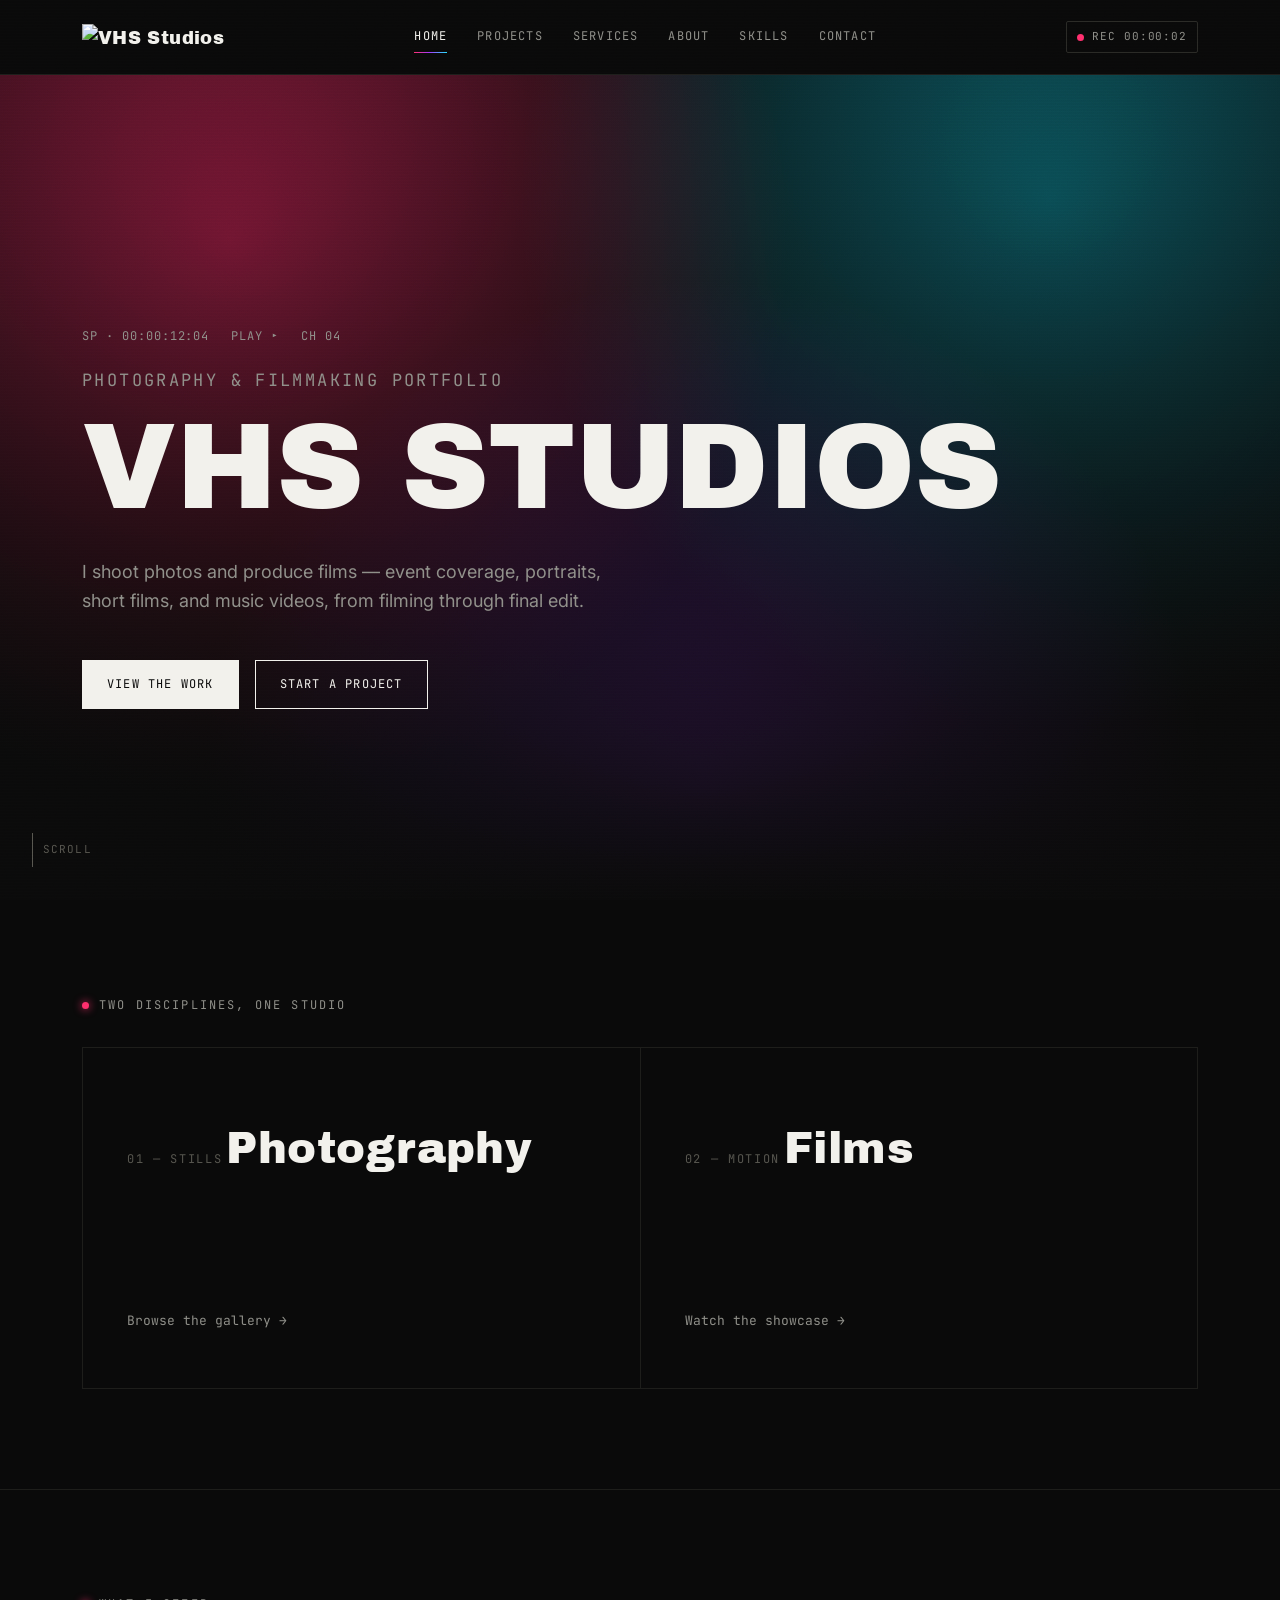
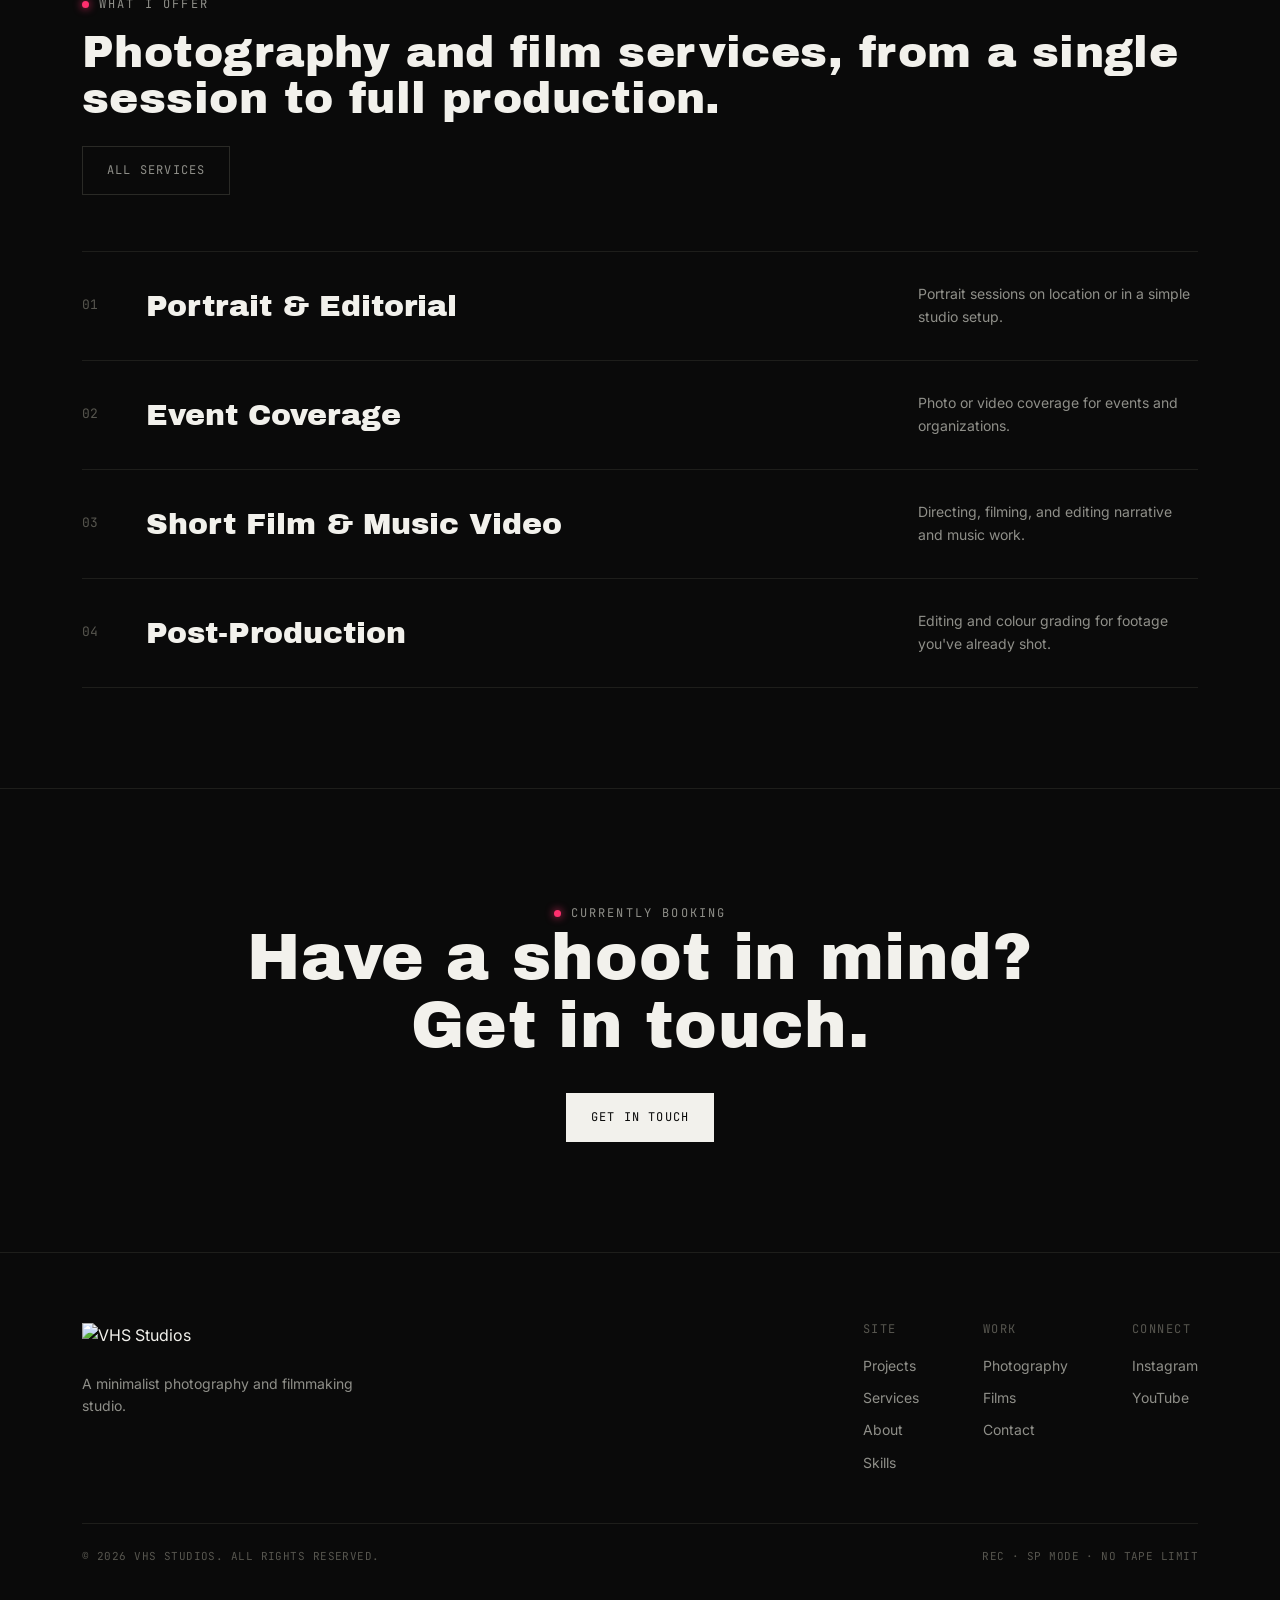
==== index.html @ 468bc0c1 "Add files via upload" ====
<!DOCTYPE html>
<html lang="en">
<head>
<meta charset="UTF-8">
<meta name="viewport" content="width=device-width, initial-scale=1, viewport-fit=cover">
<title>VHS Studios — Photography &amp; Filmmaking</title>
<link rel="icon" type="image/x-icon" href="favicon.ico">
<link rel="icon" type="image/png" sizes="32x32" href="favicon-32.png">
<link rel="apple-touch-icon" href="apple-touch-icon.png">
<meta name="theme-color" content="#0a0a0a">
<link rel="stylesheet" href="style.css">
</head>
<body>

<header class="site-header">
  <div class="container">
    <a href="index.html" class="logo"><img src="images/vhs-logo.png" alt="VHS Studios"></a>
    <nav class="main-nav">
      <a href="index.html" class="active">Home</a>
      <a href="projects.html">Projects</a>
      <a href="services.html">Services</a>
      <a href="about.html">About</a>
      <a href="skills.html">Skills</a>
      <a href="contact.html">Contact</a>
    </nav>
    <div class="nav-right">
      <span class="rec-badge"><span class="rec-dot"></span>REC <span class="rec-time">00:00:00</span></span>
      <button class="nav-toggle" aria-label="Toggle menu" aria-expanded="false"><span></span></button>
    </div>
  </div>
</header>

<main>
  <section class="hero">
    <div class="hero-bg"></div>
    <div class="hero-slides" id="heroSlides" aria-hidden="true">
      <figure class="hero-slide" data-title="Sca(n)(m)" data-category="Short Film · 2026" data-href="films.html">
        <img src="images/hero/hero-01.png" alt="">
      </figure>
      <figure class="hero-slide" data-title="CSCSOC Photoshoot" data-category="Photography" data-href="photography.html">
        <img src="images/hero/hero-02.jpg" alt="">
      </figure>
      <figure class="hero-slide" data-title="About You" data-category="Music Video" data-href="films.html">
        <img src="images/hero/hero-03.png" alt="">
      </figure>
      <figure class="hero-slide" data-title="Street Photography" data-category="Street" data-href="photography.html">
        <img src="images/hero/hero-04.jpg" alt="">
      </figure>
      <div class="hero-flicker"></div>
    </div>
    <div class="container">
      <div class="hero-tape">
        <span>SP · 00:00:12:04</span>
        <span>PLAY ▸</span>
        <span>CH 04</span>
      </div>
      <h1 class="glitch" data-text="VHS STUDIOS">
        <small>Photography &amp; Filmmaking Portfolio</small>
        VHS STUDIOS
      </h1>
      <p class="hero-sub">I shoot photos and produce films — event coverage, portraits, short films, and music videos, from filming through final edit.</p>
      <div class="hero-actions">
        <a href="projects.html" class="btn btn-solid">View the work</a>
        <a href="contact.html" class="btn">Start a project</a>
      </div>
    </div>
    <div class="hero-controls">
      <a class="hero-caption empty" id="heroCaption">
        <span class="cap-label">Featured project <b class="cap-idx"></b></span>
        <span class="cap-title"></span>
        <span class="cap-meta"></span>
      </a>
      <div class="hero-nav">
        <button type="button" class="hero-arrow" id="heroPrev" aria-label="Previous project">←</button>
        <div class="hero-dots" id="heroDots"></div>
        <button type="button" class="hero-arrow" id="heroNext" aria-label="Next project">→</button>
      </div>
    </div>
    <div class="scroll-cue"><span class="bar"></span>SCROLL</div>
  </section>

  <section class="section" style="padding-top:90px;">
    <div class="container reveal">
      <span class="eyebrow">Two disciplines, one studio</span>
      <div class="split-grid" style="margin-top:30px;">
        <a href="photography.html" class="split-card photo">
          <div>
            <span class="tag">01 — Stills</span>
            <h3 class="glitch" data-text="Photography">Photography</h3>
          </div>
          <span class="arrow">Browse the gallery →</span>
        </a>
        <a href="films.html" class="split-card film">
          <div>
            <span class="tag">02 — Motion</span>
            <h3 class="glitch" data-text="Films">Films</h3>
          </div>
          <span class="arrow">Watch the showcase →</span>
        </a>
      </div>
    </div>
  </section>

  <section class="section">
    <div class="container reveal">
      <div class="section-head">
        <div>
          <span class="eyebrow">What I offer</span>
          <h2>Photography and film services, from a single session to full production.</h2>
        </div>
        <a href="services.html" class="btn btn-ghost">All services</a>
      </div>
      <div class="strip-list">
        <div class="strip-item">
          <span class="num">01</span>
          <span class="name">Portrait &amp; Editorial</span>
          <span class="desc">Portrait sessions on location or in a simple studio setup.</span>
        </div>
        <div class="strip-item">
          <span class="num">02</span>
          <span class="name">Event Coverage</span>
          <span class="desc">Photo or video coverage for events and organizations.</span>
        </div>
        <div class="strip-item">
          <span class="num">03</span>
          <span class="name">Short Film &amp; Music Video</span>
          <span class="desc">Directing, filming, and editing narrative and music work.</span>
        </div>
        <div class="strip-item">
          <span class="num">04</span>
          <span class="name">Post-Production</span>
          <span class="desc">Editing and colour grading for footage you've already shot.</span>
        </div>
      </div>
    </div>
  </section>

  <section class="cta-band">
    <div class="container reveal">
      <span class="eyebrow">Currently booking</span>
      <h2>Have a shoot in mind? Get in touch.</h2>
      <a href="contact.html" class="btn btn-solid">Get in touch</a>
    </div>
  </section>
</main>

<footer class="site-footer">
  <div class="container">
    <div class="footer-top">
      <div>
        <a href="index.html" class="footer-logo"><img src="images/vhs-logo.png" alt="VHS Studios"></a>
        <p style="color:var(--text-dim); font-size:14px; max-width:280px; margin-top:16px;">A minimalist photography and filmmaking studio.</p>
      </div>
      <div class="footer-cols">
        <div class="footer-col">
          <h4>Site</h4>
          <a href="projects.html">Projects</a>
          <a href="services.html">Services</a>
          <a href="about.html">About</a>
          <a href="skills.html">Skills</a>
        </div>
        <div class="footer-col">
          <h4>Work</h4>
          <a href="photography.html">Photography</a>
          <a href="films.html">Films</a>
          <a href="contact.html">Contact</a>
        </div>
        <div class="footer-col">
          <h4>Connect</h4>
          <a href="https://www.instagram.com/heyyden.arw/" target="_blank" rel="noopener">Instagram</a>
          <a href="https://youtube.com/@vhsstudioproduction" target="_blank" rel="noopener">YouTube</a>
        </div>
      </div>
    </div>
    <div class="footer-bottom">
      <span>© 2026 VHS STUDIOS. ALL RIGHTS RESERVED.</span>
      <span>REC · SP MODE · NO TAPE LIMIT</span>
    </div>
  </div>
</footer>

<script src="script.js"></script>
</body>
</html>
---- style.css ----
/* ============================================================
   VHS STUDIOS — shared stylesheet
   Tokens: bg #0a0a0a / surface #141414 / line #262624
           text #f2f1ec / dim #8a8a84 / faint #55554f
           magenta #ff2f6e / cyan #21e6ff / violet #a239ff
   Type:   Archivo Black (display) / Inter (body) / JetBrains Mono (utility)
   ============================================================ */

@import url('https://fonts.googleapis.com/css2?family=Archivo+Black&family=Inter:wght@400;500;600&family=JetBrains+Mono:wght@400;500;600&display=swap');

:root{
  --bg:#0a0a0a;
  --bg-alt:#101010;
  --surface:#151513;
  --surface-2:#1b1b19;
  --line:#2a2a26;
  --line-soft:#1e1e1b;
  --text:#f2f1ec;
  --text-dim:#8f8f89;
  --text-faint:#57564f;
  --magenta:#ff2f6e;
  --cyan:#21e6ff;
  --violet:#a239ff;
  --grad: linear-gradient(115deg,#ff2f6e 0%, #a239ff 48%, #21e6ff 100%);
  --font-display:'Archivo Black', 'Arial Black', sans-serif;
  --font-body:'Inter', system-ui, sans-serif;
  --font-mono:'JetBrains Mono', monospace;
  --ease:cubic-bezier(.16,.84,.44,1);
  --container:1180px;
}

*,*::before,*::after{ box-sizing:border-box; }
html{ scroll-behavior:smooth; }
@media (prefers-reduced-motion: reduce){
  html{ scroll-behavior:auto; }
  *,*::before,*::after{ animation-duration:.001ms !important; animation-iteration-count:1 !important; transition-duration:.001ms !important; scroll-behavior:auto !important; }
}

body{
  margin:0;
  background:var(--bg);
  color:var(--text);
  font-family:var(--font-body);
  font-size:16px;
  line-height:1.6;
  -webkit-font-smoothing:antialiased;
  position:relative;
  overflow-x:hidden;
}

/* film grain + scanlines — the site-wide signature texture */
body::before{
  content:"";
  position:fixed; inset:0;
  z-index:998;
  pointer-events:none;
  background-image:
    repeating-linear-gradient(180deg, rgba(255,255,255,.035) 0px, rgba(255,255,255,.035) 1px, transparent 1px, transparent 3px);
  mix-blend-mode:overlay;
  opacity:.5;
}
body::after{
  content:"";
  position:fixed; inset:0;
  z-index:997;
  pointer-events:none;
  opacity:.05;
  background-image:url("data:image/svg+xml,%3Csvg xmlns='http://www.w3.org/2000/svg' width='120' height='120'%3E%3Cfilter id='n'%3E%3CfeTurbulence type='fractalNoise' baseFrequency='0.9' numOctaves='2' stitchTiles='stitch'/%3E%3C/filter%3E%3Crect width='100%25' height='100%25' filter='url(%23n)'/%3E%3C/svg%3E");
  mix-blend-mode:overlay;
}

a{ color:inherit; text-decoration:none; }
img{ max-width:100%; display:block; }
ul{ list-style:none; margin:0; padding:0; }
h1,h2,h3,h4{ font-family:var(--font-display); font-weight:400; line-height:1.05; margin:0; letter-spacing:.01em; }
p{ margin:0; }
button{ font-family:inherit; }

.container{ max-width:var(--container); margin:0 auto; padding:0 32px; }
.eyebrow{
  font-family:var(--font-mono);
  font-size:12px;
  letter-spacing:.18em;
  text-transform:uppercase;
  color:var(--text-dim);
  display:inline-flex;
  align-items:center;
  gap:10px;
}
.eyebrow::before{
  content:"";
  width:7px; height:7px; border-radius:50%;
  background:var(--magenta);
  box-shadow:0 0 8px var(--magenta);
}

/* ---------- focus ---------- */
a:focus-visible, button:focus-visible, input:focus-visible, textarea:focus-visible{
  outline:2px solid var(--cyan);
  outline-offset:3px;
}

/* ---------- header ---------- */
.site-header{
  position:sticky; top:0; z-index:500;
  background:rgba(10,10,10,.72);
  backdrop-filter:blur(14px) saturate(140%);
  border-bottom:1px solid var(--line-soft);
}
.site-header .container{
  display:flex; align-items:center; justify-content:space-between;
  height:74px;
}
.logo{
  font-family:var(--font-display);
  font-size:18px;
  letter-spacing:.02em;
  display:flex; align-items:baseline; gap:2px;
}
.logo span{ color:var(--magenta); }
.logo img{ height:26px; width:auto; display:block; }
.footer-logo img{ height:34px; width:auto; display:block; }

.rec-badge{
  font-family:var(--font-mono);
  font-size:11px;
  letter-spacing:.08em;
  color:var(--text-dim);
  display:flex; align-items:center; gap:8px;
  border:1px solid var(--line);
  padding:6px 10px;
  border-radius:2px;
}
.rec-dot{
  width:7px; height:7px; border-radius:50%;
  background:var(--magenta);
  animation:blink 1.4s steps(1) infinite;
}
@keyframes blink{ 50%{ opacity:.15; } }

.main-nav{ display:flex; align-items:center; gap:2px; }
.main-nav a{
  font-family:var(--font-mono);
  font-size:12px;
  letter-spacing:.1em;
  text-transform:uppercase;
  color:var(--text-dim);
  padding:10px 14px;
  position:relative;
  transition:color .25s var(--ease);
}
.main-nav a:hover, .main-nav a.active{ color:var(--text); }
.main-nav a.active::after{
  content:"";
  position:absolute; left:14px; right:14px; bottom:4px; height:1px;
  background:var(--grad);
}
.nav-right{ display:flex; align-items:center; gap:18px; }

.nav-toggle{
  display:none;
  width:36px; height:36px;
  background:none; border:1px solid var(--line);
  color:var(--text);
  align-items:center; justify-content:center;
  cursor:pointer;
}
.nav-toggle span{
  display:block; width:16px; height:1px; background:var(--text); position:relative;
}
.nav-toggle span::before,.nav-toggle span::after{
  content:""; position:absolute; left:0; width:16px; height:1px; background:var(--text);
}
.nav-toggle span::before{ top:-5px; }
.nav-toggle span::after{ top:5px; }

@media (max-width:860px){
  .main-nav{
    position:fixed; inset:74px 0 0 0;
    background:var(--bg);
    flex-direction:column;
    align-items:flex-start;
    padding:24px 32px;
    gap:4px;
    transform:translateY(-8px);
    opacity:0;
    pointer-events:none;
    transition:opacity .25s var(--ease), transform .25s var(--ease);
    border-top:1px solid var(--line-soft);
  }
  .main-nav.open{ opacity:1; transform:translateY(0); pointer-events:auto; }
  .main-nav a{ font-size:15px; padding:14px 0; width:100%; border-bottom:1px solid var(--line-soft); }
  .nav-toggle{ display:flex; }
  .rec-badge{ display:none; }
}

/* ---------- buttons ---------- */
.btn{
  display:inline-flex; align-items:center; gap:10px;
  font-family:var(--font-mono);
  font-size:12px; letter-spacing:.1em; text-transform:uppercase;
  padding:14px 24px;
  border:1px solid var(--text);
  color:var(--text);
  background:transparent;
  cursor:pointer;
  position:relative;
  overflow:hidden;
  transition:color .3s var(--ease), border-color .3s var(--ease);
}
.btn::before{
  content:"";
  position:absolute; inset:0;
  background:var(--grad);
  transform:translateX(-101%);
  transition:transform .35s var(--ease);
  z-index:-1;
}
.btn:hover{ color:#0a0a0a; border-color:transparent; }
.btn:hover::before{ transform:translateX(0); }
.btn-solid{ background:var(--text); color:var(--bg); border-color:var(--text); }
.btn-solid:hover{ color:#0a0a0a; }
.btn-ghost{ border-color:var(--line); color:var(--text-dim); }
.btn-ghost:hover{ color:#0a0a0a; }

/* ---------- glitch text ---------- */
.glitch{ position:relative; display:inline-block; }
.glitch:hover{ animation:glitch-shake .32s steps(2,end); }
.glitch:hover::before,.glitch:hover::after{
  content:attr(data-text);
  position:absolute; left:0; top:0; width:100%; height:100%;
  overflow:hidden;
}
.glitch:hover::before{ color:var(--magenta); mix-blend-mode:screen; animation:glitch-1 .32s steps(2,end); }
.glitch:hover::after{ color:var(--cyan); mix-blend-mode:screen; animation:glitch-2 .32s steps(2,end); }
@keyframes glitch-1{
  0%{ clip-path:inset(0 0 90% 0); transform:translate(0,0); }
  20%{ clip-path:inset(10% 0 60% 0); transform:translate(-3px,0); }
  40%{ clip-path:inset(70% 0 5% 0); transform:translate(3px,0); }
  60%{ clip-path:inset(30% 0 40% 0); transform:translate(-2px,0); }
  100%{ clip-path:inset(0 0 100% 0); transform:translate(0,0); }
}
@keyframes glitch-2{
  0%{ clip-path:inset(90% 0 0 0); transform:translate(0,0); }
  20%{ clip-path:inset(50% 0 20% 0); transform:translate(3px,0); }
  40%{ clip-path:inset(5% 0 80% 0); transform:translate(-3px,0); }
  60%{ clip-path:inset(60% 0 10% 0); transform:translate(2px,0); }
  100%{ clip-path:inset(100% 0 0 0); transform:translate(0,0); }
}
@keyframes glitch-shake{
  0%,100%{ transform:translate(0,0); } 25%{ transform:translate(-1px,1px); } 75%{ transform:translate(1px,-1px); }
}

/* ---------- reveal on scroll ---------- */
.reveal{ opacity:0; transform:translateY(28px); transition:opacity .8s var(--ease), transform .8s var(--ease); }
.reveal.in{ opacity:1; transform:translateY(0); }
.reveal-stagger > *{ transition-delay:calc(var(--i,0) * 70ms); }

/* ---------- page hero (inner pages) ---------- */
.page-hero{
  padding:150px 0 70px;
  border-bottom:1px solid var(--line-soft);
}
.page-hero h1{ font-size:clamp(40px,6vw,72px); margin:18px 0 20px; }
.page-hero .lede{ max-width:640px; color:var(--text-dim); font-size:17px; }

/* ---------- section ---------- */
.section{ padding:100px 0; border-bottom:1px solid var(--line-soft); }
.section-head{ display:flex; align-items:flex-end; justify-content:space-between; gap:24px; margin-bottom:56px; flex-wrap:wrap; }
.section-head h2{ font-size:clamp(28px,4vw,44px); margin-top:14px; }

/* ---------- footer ---------- */
.site-footer{ padding:70px 0 34px; }
.footer-top{ display:flex; justify-content:space-between; gap:32px; flex-wrap:wrap; padding-bottom:44px; border-bottom:1px solid var(--line-soft); }
.footer-cols{ display:flex; gap:64px; flex-wrap:wrap; }
.footer-col h4{ font-family:var(--font-mono); font-size:12px; letter-spacing:.12em; text-transform:uppercase; color:var(--text-faint); margin-bottom:14px; }
.footer-col a, .footer-col p{ display:block; color:var(--text-dim); font-size:14px; padding:5px 0; }
.footer-col a:hover{ color:var(--text); }
.footer-bottom{ display:flex; justify-content:space-between; padding-top:24px; font-family:var(--font-mono); font-size:11px; color:var(--text-faint); letter-spacing:.04em; flex-wrap:wrap; gap:10px; }

/* ============================================================
   HOME
   ============================================================ */
.hero{
  position:relative;
  min-height:100svh;
  display:flex; flex-direction:column; justify-content:center;
  padding:120px 0 60px;
  overflow:hidden;
}
.hero-bg{
  position:absolute; inset:0; z-index:-2;
  background:
    radial-gradient(circle at 18% 20%, rgba(255,47,110,.55), transparent 45%),
    radial-gradient(circle at 82% 15%, rgba(33,230,255,.4), transparent 42%),
    radial-gradient(circle at 55% 85%, rgba(162,57,255,.45), transparent 50%),
    var(--bg);
  filter:saturate(1.15);
  animation:hero-drift 18s ease-in-out infinite alternate;
}
@keyframes hero-drift{
  0%{ transform:scale(1) translate(0,0); }
  100%{ transform:scale(1.08) translate(-2%,1%); }
}
.hero-bg::after{
  content:""; position:absolute; inset:0;
  background:linear-gradient(180deg, rgba(10,10,10,.15) 0%, rgba(10,10,10,.75) 78%, var(--bg) 100%);
}
.hero-tape{
  font-family:var(--font-mono); font-size:12px; color:var(--text-dim);
  display:flex; gap:22px; letter-spacing:.08em; margin-bottom:26px; flex-wrap:wrap;
}
.hero h1{
  font-size:clamp(52px,9.5vw,128px);
  letter-spacing:-.01em;
}
.hero h1 small{
  display:block;
  font-family:var(--font-mono);
  font-size:clamp(13px,1.6vw,17px);
  color:var(--text-dim);
  letter-spacing:.14em;
  text-transform:uppercase;
  margin-bottom:14px;
}
.hero-sub{
  max-width:560px; margin-top:26px; color:var(--text-dim); font-size:18px;
}
.hero-actions{ display:flex; gap:16px; margin-top:44px; flex-wrap:wrap; }
.scroll-cue{
  position:absolute; bottom:34px; left:32px;
  font-family:var(--font-mono); font-size:11px; color:var(--text-faint);
  display:flex; align-items:center; gap:10px;
  letter-spacing:.1em;
}
.scroll-cue .bar{ width:1px; height:34px; background:var(--text-faint); position:relative; overflow:hidden; }
.scroll-cue .bar::after{ content:""; position:absolute; top:-100%; left:0; width:100%; height:100%; background:var(--grad); animation:scrollbar 1.8s ease-in-out infinite; }
@keyframes scrollbar{ 0%{ top:-100%; } 100%{ top:100%; } }

/* split cards (photography / films teaser) */
.split-grid{ display:grid; grid-template-columns:1fr 1fr; gap:1px; background:var(--line-soft); border:1px solid var(--line-soft); }
.split-card{
  background:var(--bg);
  padding:56px 44px;
  min-height:340px;
  display:flex; flex-direction:column; justify-content:space-between;
  position:relative;
  overflow:hidden;
  transition:background .4s var(--ease);
}
.split-card:hover{ background:var(--surface); }
.split-card .tag{ font-family:var(--font-mono); font-size:12px; color:var(--text-faint); letter-spacing:.14em; text-transform:uppercase; }
.split-card h3{ font-size:clamp(30px,3.4vw,46px); margin-top:22px; }
.split-card .arrow{
  font-family:var(--font-mono); font-size:13px; color:var(--text-dim);
  display:inline-flex; align-items:center; gap:10px; margin-top:30px;
  transition:gap .3s var(--ease), color .3s var(--ease);
}
.split-card:hover .arrow{ gap:16px; color:var(--text); }
.split-card::before{
  content:""; position:absolute; right:-40px; top:-40px; width:220px; height:220px; border-radius:50%;
  opacity:0; transition:opacity .4s var(--ease);
  filter:blur(50px);
}
.split-card.photo::before{ background:var(--magenta); }
.split-card.film::before{ background:var(--cyan); }
.split-card:hover::before{ opacity:.35; }

@media (max-width:760px){ .split-grid{ grid-template-columns:1fr; } }

/* services strip */
.strip-list{ border-top:1px solid var(--line-soft); }
.strip-item{
  display:flex; align-items:center; justify-content:space-between; gap:24px;
  padding:30px 0; border-bottom:1px solid var(--line-soft);
  transition:padding-left .3s var(--ease);
}
.strip-item:hover{ padding-left:14px; }
.strip-item .num{ font-family:var(--font-mono); color:var(--text-faint); font-size:13px; width:40px; flex:none; }
.strip-item .name{ font-family:var(--font-display); font-size:clamp(20px,2.6vw,30px); flex:1; }
.strip-item .desc{ color:var(--text-dim); font-size:14px; max-width:280px; flex:none; }

/* cta band */
.cta-band{ padding:110px 0; text-align:center; border-bottom:1px solid var(--line-soft); }
.cta-band h2{ font-size:clamp(32px,5.4vw,64px); max-width:820px; margin:0 auto 34px; }

/* ============================================================
   ABOUT / SKILLS / SERVICES / PROJECTS shared components
   ============================================================ */
.about-grid{ display:grid; grid-template-columns:.85fr 1.15fr; gap:70px; align-items:start; }
.portrait{
  aspect-ratio:3/4; border:1px solid var(--line);
  background:
    radial-gradient(circle at 30% 20%, rgba(255,47,110,.5), transparent 55%),
    radial-gradient(circle at 75% 80%, rgba(33,230,255,.4), transparent 55%),
    var(--surface);
  position:relative; overflow:hidden;
}
.portrait img{ position:absolute; inset:0; width:100%; height:100%; object-fit:cover; display:block; }
.portrait::after{ z-index:1; text-shadow:0 1px 6px rgba(0,0,0,.8);
  content:"VHS-01 · SP · 00:00:00";
  position:absolute; left:14px; bottom:14px;
  font-family:var(--font-mono); font-size:11px; color:rgba(242,241,236,.8);
  letter-spacing:.06em;
}
@media (max-width:820px){ .about-grid{ grid-template-columns:1fr; gap:40px; } }

.timeline{ border-top:1px solid var(--line-soft); margin-top:20px; }
.timeline-row{ display:grid; grid-template-columns:140px 1fr; gap:24px; padding:26px 0; border-bottom:1px solid var(--line-soft); }
.timeline-row .time{ font-family:var(--font-mono); font-size:13px; color:var(--magenta); }
.timeline-row h4{ font-size:19px; font-family:var(--font-body); font-weight:600; margin-bottom:6px; }
.timeline-row p{ color:var(--text-dim); font-size:14px; max-width:520px; }
@media (max-width:600px){ .timeline-row{ grid-template-columns:1fr; gap:6px; } }

.pillars{ display:grid; grid-template-columns:repeat(3,1fr); gap:1px; background:var(--line-soft); border:1px solid var(--line-soft); margin-top:20px; }
.pillar{ background:var(--bg); padding:34px 28px; }
.pillar .idx{ font-family:var(--font-mono); font-size:12px; color:var(--text-faint); }
.pillar h4{ font-family:var(--font-body); font-weight:600; font-size:17px; margin:14px 0 10px; }
.pillar p{ color:var(--text-dim); font-size:14px; }
@media (max-width:760px){ .pillars{ grid-template-columns:1fr; } }

/* skills page */
.skill-cols{ display:grid; grid-template-columns:1fr 1fr; gap:1px; background:var(--line-soft); border:1px solid var(--line-soft); }
.skill-col{ background:var(--bg); padding:48px 44px; }
.skill-col h3{ font-size:26px; margin-bottom:8px; }
.skill-col .sub{ font-family:var(--font-mono); font-size:12px; color:var(--text-faint); letter-spacing:.1em; text-transform:uppercase; }
.skill-bar-row{ margin-top:30px; }
.skill-bar-row .label{ display:flex; justify-content:space-between; font-size:14px; margin-bottom:8px; }
.skill-bar-row .label span:last-child{ font-family:var(--font-mono); color:var(--text-dim); font-size:12px; }
.skill-bar{ height:3px; background:var(--line); position:relative; overflow:hidden; }
.skill-bar i{ position:absolute; inset:0 0 0 0; width:0; background:var(--grad); transition:width 1.1s var(--ease); }
.skill-bar.in i{ width:var(--val); }
@media (max-width:820px){ .skill-cols{ grid-template-columns:1fr; } }

.tag-cloud{ display:flex; flex-wrap:wrap; gap:10px; margin-top:26px; }
.tag-chip{
  font-family:var(--font-mono); font-size:12px; letter-spacing:.05em;
  border:1px solid var(--line); padding:9px 14px; color:var(--text-dim);
  transition:border-color .25s var(--ease), color .25s var(--ease);
}
.tag-chip:hover{ border-color:var(--magenta); color:var(--text); }

.tool-grid{ display:grid; grid-template-columns:repeat(auto-fill,minmax(160px,1fr)); gap:1px; background:var(--line-soft); border:1px solid var(--line-soft); margin-top:20px; }
.tool-cell{ background:var(--bg); padding:26px 20px; font-family:var(--font-mono); font-size:13px; color:var(--text-dim); }
.tool-cell b{ display:block; color:var(--text); font-family:var(--font-body); font-weight:600; font-size:15px; margin-bottom:4px; }

/* services page */
.service-list{ margin-top:10px; }
.service-card{
  border-bottom:1px solid var(--line-soft);
  padding:40px 0;
  display:grid; grid-template-columns:80px 1fr 220px; gap:24px; align-items:start;
}
.service-card .num{ font-family:var(--font-mono); color:var(--text-faint); font-size:14px; }
.service-card h3{ font-size:clamp(24px,3vw,32px); margin-bottom:10px; }
.service-card p{ color:var(--text-dim); font-size:14px; max-width:520px; }
.service-card .meta{ font-family:var(--font-mono); font-size:12px; color:var(--text-dim); text-align:right; line-height:1.8; }
@media (max-width:760px){ .service-card{ grid-template-columns:1fr; } .service-card .meta{ text-align:left; } }

/* projects page */
.project-portals{ display:grid; grid-template-columns:1fr 1fr; gap:24px; margin-top:20px; }
.portal-card{
  position:relative; overflow:hidden;
  border:1px solid var(--line);
  min-height:460px;
  display:flex; flex-direction:column; justify-content:flex-end;
  padding:38px;
}
.portal-card .bg{ position:absolute; inset:0; z-index:-1; transition:transform .6s var(--ease); }
.portal-card:hover .bg{ transform:scale(1.06); }
.portal-card .bg img{ position:absolute; inset:0; width:100%; height:100%; object-fit:cover; display:block; }
.portal-card .bg:has(img)::after{ content:""; position:absolute; inset:0; background:linear-gradient(0deg, rgba(0,0,0,.8), rgba(0,0,0,.1) 65%); }
.portal-card.photo .bg{ background:radial-gradient(circle at 30% 30%, rgba(255,47,110,.6), transparent 55%), radial-gradient(circle at 80% 90%, rgba(162,57,255,.4), transparent 55%), var(--surface); }
.portal-card.film .bg{ background:radial-gradient(circle at 70% 20%, rgba(33,230,255,.55), transparent 55%), radial-gradient(circle at 20% 90%, rgba(162,57,255,.4), transparent 55%), var(--surface); }
.portal-card .tag{ font-family:var(--font-mono); font-size:12px; letter-spacing:.14em; color:rgba(242,241,236,.7); text-transform:uppercase; }
.portal-card h3{ font-size:clamp(34px,4.4vw,54px); margin:14px 0 18px; }
.portal-card .count{ font-family:var(--font-mono); font-size:12px; color:rgba(242,241,236,.6); }
@media (max-width:760px){ .project-portals{ grid-template-columns:1fr; } }

/* ============================================================
   PHOTOGRAPHY PAGE
   ============================================================ */
.equip-list{ margin-top:10px; }
.equip-row{ display:grid; grid-template-columns:150px 1fr 130px; gap:20px; padding:22px 0; border-bottom:1px solid var(--line-soft); align-items:center; }
.equip-row .cat{ font-family:var(--font-mono); font-size:11px; color:var(--text-faint); letter-spacing:.1em; text-transform:uppercase; }
.equip-row .name{ font-size:17px; font-weight:600; }
.equip-row .status{ font-family:var(--font-mono); font-size:11px; color:var(--cyan); text-align:right; letter-spacing:.06em; }
@media (max-width:700px){ .equip-row{ grid-template-columns:1fr; gap:6px; } .equip-row .status{ text-align:left; } }

.gallery-masonry{ column-count:3; column-gap:14px; margin-top:10px; }
.gallery-masonry .g-item{
  break-inside:avoid; margin-bottom:14px; position:relative; overflow:hidden;
  border:1px solid var(--line-soft);
}
.gallery-masonry .g-item img,.gallery-masonry .g-item .ph{ width:100%; display:block; transition:transform .6s var(--ease); object-fit:cover; }
.gallery-masonry .g-item:hover img,.gallery-masonry .g-item:hover .ph{ transform:scale(1.05); }
.g-item .ph{ aspect-ratio:var(--ar,4/5); background-color:var(--surface); }
.g-item .cap{
  position:absolute; left:0; right:0; bottom:0; padding:14px;
  font-family:var(--font-mono); font-size:11px; color:#fff;
  background:linear-gradient(0deg, rgba(0,0,0,.75), transparent);
  opacity:0; transform:translateY(6px);
  transition:opacity .3s var(--ease), transform .3s var(--ease);
}
.g-item:hover .cap{ opacity:1; transform:translateY(0); }
@media (max-width:900px){ .gallery-masonry{ column-count:2; } }
@media (max-width:560px){ .gallery-masonry{ column-count:1; } }

/* ============================================================
   FILMS PAGE — streaming-platform styling
   ============================================================ */
.stream-hero{
  position:relative; min-height:88vh; display:flex; align-items:flex-end;
  padding:0 0 70px;
  overflow:hidden;
}
.stream-hero-bg{
  position:absolute; inset:0; z-index:-2;
  background:
    linear-gradient(90deg, rgba(10,10,10,.96) 10%, rgba(10,10,10,.35) 60%, transparent 100%),
    linear-gradient(0deg, var(--bg) 2%, transparent 45%),
    radial-gradient(circle at 78% 30%, rgba(33,230,255,.35), transparent 55%),
    radial-gradient(circle at 40% 70%, rgba(255,47,110,.3), transparent 55%),
    var(--surface);
}
.stream-hero .container{ position:relative; }
.stream-badge{ font-family:var(--font-mono); font-size:12px; color:var(--cyan); letter-spacing:.14em; text-transform:uppercase; }
.stream-hero h1{ font-size:clamp(38px,6.6vw,80px); margin:16px 0 20px; max-width:780px; }
.stream-hero .desc{ color:var(--text-dim); max-width:560px; font-size:16px; margin-bottom:32px; }
.stream-meta{ display:flex; gap:18px; align-items:center; font-family:var(--font-mono); font-size:12px; color:var(--text-dim); margin-bottom:30px; flex-wrap:wrap; }
.stream-meta .pill{ border:1px solid var(--line); padding:4px 10px; }
.stream-actions{ display:flex; gap:14px; flex-wrap:wrap; }
.btn-play{ background:var(--text); color:#0a0a0a; border-color:var(--text); }
.btn-play:hover{ color:#0a0a0a; }

.row-head{ display:flex; align-items:baseline; justify-content:space-between; margin-bottom:18px; }
.row-head h2{ font-size:22px; font-family:var(--font-body); font-weight:600; }
.row-head .count{ font-family:var(--font-mono); font-size:12px; color:var(--text-faint); }

.poster-row{ display:flex; gap:16px; overflow-x:auto; padding-bottom:16px; scroll-snap-type:x proximity; scroll-behavior:smooth; -webkit-overflow-scrolling:touch;
  scrollbar-width:thin; scrollbar-color:var(--magenta) var(--line-soft); }
.poster-row::-webkit-scrollbar{ height:6px; }
.poster-row::-webkit-scrollbar-track{ background:var(--line-soft); border-radius:3px; }
.poster-row::-webkit-scrollbar-thumb{ background:var(--magenta); border-radius:3px; }

/* side-scroll arrows (added by script.js) */
.row-scroller{ position:relative; }
.row-arrow{
  position:absolute; top:calc(50% - 8px); transform:translateY(-50%); z-index:5;
  width:44px; height:44px; border-radius:50%;
  border:1px solid rgba(255,255,255,.35); background:rgba(0,0,0,.7); color:#fff;
  font-size:20px; line-height:1; cursor:pointer;
  display:flex; align-items:center; justify-content:center;
  transition:opacity .25s var(--ease), background .25s var(--ease);
  backdrop-filter:blur(6px);
}
.row-arrow:hover{ background:var(--magenta); border-color:var(--magenta); }
.row-arrow.prev{ left:-10px; }
.row-arrow.next{ right:-10px; }
.row-arrow[hidden]{ display:none; }
@media (max-width:640px){ .row-arrow{ width:36px; height:36px; font-size:16px; } .row-arrow.prev{ left:-4px; } .row-arrow.next{ right:-4px; } }
.poster{
  flex:none; width:230px; scroll-snap-align:start;
  border:1px solid var(--line-soft);
  position:relative; overflow:hidden;
  cursor:pointer;
}
.poster .art{ aspect-ratio:2/3; position:relative; transition:transform .5s var(--ease); }
.poster:hover .art{ transform:scale(1.05); }
.poster .info{
  position:absolute; inset:auto 0 0 0; padding:14px;
  background:linear-gradient(0deg, rgba(0,0,0,.9), transparent 80%);
  opacity:0; transform:translateY(8px);
  transition:opacity .3s var(--ease), transform .3s var(--ease);
}
.poster:hover .info{ opacity:1; transform:translateY(0); }
.poster .info .t{ font-weight:600; font-size:14px; margin-bottom:4px; }
.poster .info .m{ font-family:var(--font-mono); font-size:11px; color:var(--text-dim); }
.poster .playbtn{
  position:absolute; top:12px; right:12px;
  width:30px; height:30px; border:1px solid rgba(255,255,255,.5); border-radius:50%;
  display:flex; align-items:center; justify-content:center;
  font-size:11px; color:#fff; opacity:0; transition:opacity .3s var(--ease);
  background:rgba(0,0,0,.35);
}
.poster:hover .playbtn{ opacity:1; }
.film-rows{ display:flex; flex-direction:column; gap:56px; }

.section.stream-sect{ padding-top:80px; }

/* real thumbnails inside poster / hero art */
.stream-hero-bg img{
  position:absolute; inset:0; width:100%; height:100%; object-fit:cover; z-index:-1;
}
/* thumbnails are visible immediately (no hover needed) */
.poster .art img{
  position:absolute; inset:0; width:100%; height:100%; object-fit:cover; z-index:0; display:block;
}
.poster .art{ position:relative; background:var(--surface); isolation:isolate; }
.poster .art::after{ /* subtle bottom fade so titles stay readable */
  content:""; position:absolute; inset:auto 0 0 0; height:35%; z-index:1; pointer-events:none;
  background:linear-gradient(0deg, rgba(0,0,0,.55), transparent);
}
.poster .info, .poster .playbtn{ z-index:2; }
.stream-hero-bg{ overflow:hidden; }
.stream-hero-bg img{ opacity:.55; }

.play-trigger{ cursor:pointer; }

/* video modal / lightbox */
.video-modal{
  position:fixed; inset:0; z-index:900;
  background:rgba(6,6,6,.94);
  display:flex; align-items:center; justify-content:center;
  padding:60px 24px;
  opacity:0; pointer-events:none;
  transition:opacity .3s var(--ease);
}
.video-modal.open{ opacity:1; pointer-events:auto; }
.video-modal .modal-inner{
  width:100%; max-width:980px; aspect-ratio:16/9;
  background:#000; position:relative; border:1px solid var(--line);
  transform:translateY(12px); transition:transform .3s var(--ease);
}
.video-modal.open .modal-inner{ transform:translateY(0); }
.video-modal iframe{ width:100%; height:100%; border:0; display:block; }
.modal-close{
  position:absolute; top:-46px; right:0;
  width:36px; height:36px;
  background:none; border:1px solid var(--line); color:var(--text);
  font-family:var(--font-mono); font-size:14px; cursor:pointer;
  display:flex; align-items:center; justify-content:center;
  transition:border-color .25s var(--ease), color .25s var(--ease);
}
.modal-close:hover{ border-color:var(--magenta); color:var(--magenta); }

/* ============================================================
   HERO SLIDESHOW — crossfade + slow Ken Burns zoom + VHS tracking flicker
   ============================================================ */
.hero-slides{ position:absolute; inset:0; z-index:-2; overflow:hidden; pointer-events:none; opacity:0; transition:opacity 1s var(--ease); }
.hero.has-slides .hero-slides{ opacity:1; }
.hero-slide{ position:absolute; inset:0; margin:0; opacity:0; transition:opacity 1.6s ease-in-out; }
.hero-slide img{ width:100%; height:100%; object-fit:cover; max-width:none; transform:scale(1.02); }
.hero-slide.is-active{ opacity:1; z-index:1; }
.hero-slide.is-active img{ animation:kenburns 9s ease-out forwards; }
@keyframes kenburns{ from{ transform:scale(1.02) translate(0,0); } to{ transform:scale(1.12) translate(-1.5%,1%); } }
/* readability overlay: darkens left (text side) and bottom */
.hero-slides::after{
  content:""; position:absolute; inset:0; z-index:2;
  background:
    linear-gradient(90deg, rgba(10,10,10,.82) 0%, rgba(10,10,10,.45) 55%, rgba(10,10,10,.2) 100%),
    linear-gradient(180deg, rgba(10,10,10,.35) 0%, rgba(10,10,10,.15) 40%, var(--bg) 100%);
}
/* tape tracking flicker on slide change */
.hero-flicker{ position:absolute; inset:0; z-index:3; opacity:0;
  background:repeating-linear-gradient(180deg, rgba(255,255,255,.10) 0 2px, transparent 2px 5px); mix-blend-mode:overlay; }
.hero.flick .hero-flicker{ animation:tracking .55s steps(6,end); }
@keyframes tracking{
  0%{ opacity:.9; transform:translateY(-6%); }
  35%{ opacity:.5; transform:translateY(3%); }
  100%{ opacity:0; transform:translateY(0); }
}
/* the colourful gradient hides once real photos are showing */
.hero.has-slides .hero-bg{ opacity:0; }
.hero-bg{ transition:opacity 1s var(--ease); }
.hero .container{ position:relative; z-index:1; }

/* caption + controls */
.hero-controls{
  position:absolute; left:0; right:0; bottom:30px; z-index:2;
  display:none; align-items:flex-end; justify-content:space-between; gap:20px;
  padding:0 32px; max-width:var(--container); margin:0 auto;
}
.hero.has-slides .hero-controls{ display:flex; }
.hero-caption{ display:flex; flex-direction:column; gap:3px; font-family:var(--font-mono); text-align:left; max-width:60%; }
.hero-caption.empty{ display:none; }
.hero-caption .cap-label{ font-size:11px; letter-spacing:.14em; text-transform:uppercase; color:var(--text-faint); }
.hero-caption .cap-label b{ color:var(--magenta); font-weight:500; margin-left:8px; }
.hero-caption .cap-title{ font-family:var(--font-display); font-size:clamp(16px,2vw,22px); color:var(--text); }
.hero-caption .cap-meta{ font-size:12px; color:var(--text-dim); letter-spacing:.06em; }
a.hero-caption:hover .cap-title{ color:var(--cyan); }
.hero-nav{ display:flex; align-items:center; gap:14px; margin-left:auto; }
.hero-arrow{
  width:38px; height:38px; background:rgba(10,10,10,.4); border:1px solid var(--line); color:var(--text);
  font-family:var(--font-mono); font-size:15px; cursor:pointer; backdrop-filter:blur(6px);
  transition:border-color .25s var(--ease), color .25s var(--ease);
}
.hero-arrow:hover{ border-color:var(--magenta); color:var(--magenta); }
.hero-dots{ display:flex; gap:8px; }
.hero-dot{ width:34px; height:20px; background:none; border:0; padding:0; cursor:pointer; display:flex; align-items:center; }
.hero-dot i{ display:block; width:100%; height:2px; background:rgba(242,241,236,.28); position:relative; overflow:hidden; }
.hero-dot i::after{ content:""; position:absolute; inset:0; background:var(--grad); transform:scaleX(0); transform-origin:left; }
.hero-dot.is-active i::after{ animation:dotfill var(--dur,6500ms) linear forwards; }
@keyframes dotfill{ to{ transform:scaleX(1); } }
.hero.single-slide .hero-nav{ display:none; }
/* scroll cue sits above the controls when slideshow is active */
.hero.has-slides .scroll-cue{ display:none; }

/* ============================================================
   RESPONSIVE — tablet (≤1024) & mobile (≤600)
   ============================================================ */
body.nav-open{ overflow:hidden; }
.site-header{ padding-top:env(safe-area-inset-top); }
img,video,iframe{ max-width:100%; }

/* nav toggle: animate into an X */
.nav-toggle span, .nav-toggle span::before, .nav-toggle span::after{ transition:transform .25s var(--ease), background .25s var(--ease), top .25s var(--ease); }
.nav-toggle.open span{ background:transparent; }
.nav-toggle.open span::before{ top:0; transform:rotate(45deg); }
.nav-toggle.open span::after{ top:0; transform:rotate(-45deg); }

/* ---- tablet ---- */
@media (max-width:1024px){
  .container{ padding:0 28px; }
  .section{ padding:80px 0; }
  .page-hero{ padding:130px 0 56px; }
  .about-grid{ gap:48px; }
  .skill-col, .split-card{ padding:40px 32px; }
  .service-card{ grid-template-columns:60px 1fr 180px; }
  .hero-controls{ padding:0 28px; }
  .footer-cols{ gap:44px; }
}

/* ---- nav / header (tablet portrait & below) ---- */
@media (max-width:860px){
  /* backdrop-filter on the header would trap position:fixed children, so size the menu against the header instead */
  .main-nav{
    position:absolute; inset:auto 0 auto 0; top:100%;
    overflow-y:auto; -webkit-overflow-scrolling:touch;
    background:rgba(10,10,10,.98);
  }
  .site-header .container{ height:68px; }
  .main-nav{ height:calc(100vh - 68px); height:calc(100dvh - 68px); }
  .logo img{ height:24px; }
  .main-nav a.active::after{ left:0; right:0; bottom:-1px; }
  .scroll-cue{ left:28px; }
  .service-card{ grid-template-columns:48px 1fr; }
  .service-card .meta{ grid-column:2; text-align:left; }
  .strip-item{ flex-wrap:wrap; gap:8px 16px; }
  .strip-item .desc{ flex-basis:100%; max-width:none; padding-left:56px; }
  .equip-row{ grid-template-columns:120px 1fr 100px; }
}

/* ---- mobile ---- */
@media (max-width:600px){
  body{ font-size:15px; }
  .container{ padding:0 20px; }
  .section{ padding:64px 0; }
  .section-head{ margin-bottom:36px; }
  .page-hero{ padding:112px 0 44px; }
  .page-hero h1{ font-size:clamp(30px,10vw,44px); overflow-wrap:anywhere; }
  .page-hero .lede{ font-size:15px; }
  .cta-band{ padding:72px 0; }

  .hero{ padding:100px 0 130px; min-height:100svh; }
  .hero h1{ font-size:clamp(30px,10.4vw,64px); }
  .hero-sub{ font-size:16px; margin-top:20px; }
  .hero-tape{ gap:14px; font-size:11px; margin-bottom:20px; }
  .hero-actions{ margin-top:32px; gap:12px; }
  .hero-actions .btn{ flex:1 1 100%; justify-content:center; }
  .scroll-cue{ display:none; }
  .hero-controls{ padding:0 20px; bottom:22px; flex-direction:column; align-items:stretch; gap:14px; }
  .hero-caption{ max-width:100%; }
  .hero-nav{ margin-left:0; justify-content:space-between; }
  .hero-dots{ flex:1; justify-content:center; gap:4px; }
  .hero-dot{ width:auto; flex:1; max-width:48px; }
  .hero-arrow{ width:42px; height:42px; }
  .hero-slides::after{
    background:
      linear-gradient(180deg, rgba(10,10,10,.55) 0%, rgba(10,10,10,.7) 55%, var(--bg) 100%);
  }

  .split-card{ padding:32px 24px; min-height:240px; }
  .split-card h3{ font-size:clamp(26px,8vw,34px); }
  .skill-col{ padding:34px 22px; }
  .portal-card{ min-height:340px; padding:26px; }
  .portal-card h3{ font-size:clamp(28px,9vw,40px); }
  .service-card{ padding:30px 0; gap:14px; }
  .timeline-row{ padding:20px 0; }
  .pillar{ padding:26px 22px; }
  .tool-grid{ grid-template-columns:repeat(2,1fr); }

  .strip-item .num{ width:32px; }
  .strip-item .desc{ padding-left:48px; }

  .contact-grid{ gap:32px; }
  .contact-info-row{ flex-direction:column; gap:6px; }
  .contact-form .btn{ width:100%; justify-content:center; }
  .field input, .field textarea{ font-size:16px; } /* prevents iOS zoom on focus */

  /* films page */
  .stream-hero{ min-height:80svh; padding-bottom:44px; }
  .stream-hero h1{ font-size:clamp(30px,9.5vw,48px); }
  .stream-hero .desc{ font-size:15px; }
  .stream-actions .btn{ flex:1 1 100%; justify-content:center; }
  .poster{ width:160px; }
  .poster .info, .poster .playbtn{ opacity:1; transform:none; } /* no hover on touch */
  .row-head h2{ font-size:19px; }
  .video-modal{ padding:56px 12px 24px; }
  .modal-close{ top:-46px; }

  /* photography page */
  .g-item .cap{ opacity:1; transform:none; }
  .equip-row{ grid-template-columns:1fr; gap:4px; padding:18px 0; }
  .equip-row .status{ text-align:left; }

  .footer-top{ flex-direction:column; }
  .footer-cols{ gap:32px 40px; }
  .footer-bottom{ flex-direction:column; }
}

/* very small phones */
@media (max-width:360px){
  .container{ padding:0 16px; }
  .hero-controls{ padding:0 16px; }
  .tool-grid{ grid-template-columns:1fr; }
}

/* touch devices: the hover-only overlays should always be readable */
@media (hover:none){
  .poster .info, .poster .playbtn, .g-item .cap{ opacity:1; transform:none; }
  .g-item .cap, .poster .info{ background:linear-gradient(0deg, rgba(0,0,0,.8), transparent); }
}

/* landscape phones */
@media (max-height:520px) and (orientation:landscape){
  .hero{ min-height:auto; padding:96px 0 110px; }
  .stream-hero{ min-height:auto; padding-top:100px; }
}

/* the sticky header sits in normal flow, so subtract it to keep the hero (and slideshow controls) inside the first screen */
.hero{ min-height:calc(100vh - 74px); min-height:calc(100svh - 74px); }
@media (max-width:860px){ .hero{ min-height:calc(100vh - 68px); min-height:calc(100svh - 68px); } }
@media (max-width:600px){ .hero{ min-height:calc(100vh - 68px); min-height:calc(100svh - 68px); } }
@media (max-height:520px) and (orientation:landscape){ .hero{ min-height:auto; } }

/* keep hero text aligned with the header/page grid */
.hero > .container{ width:100%; }
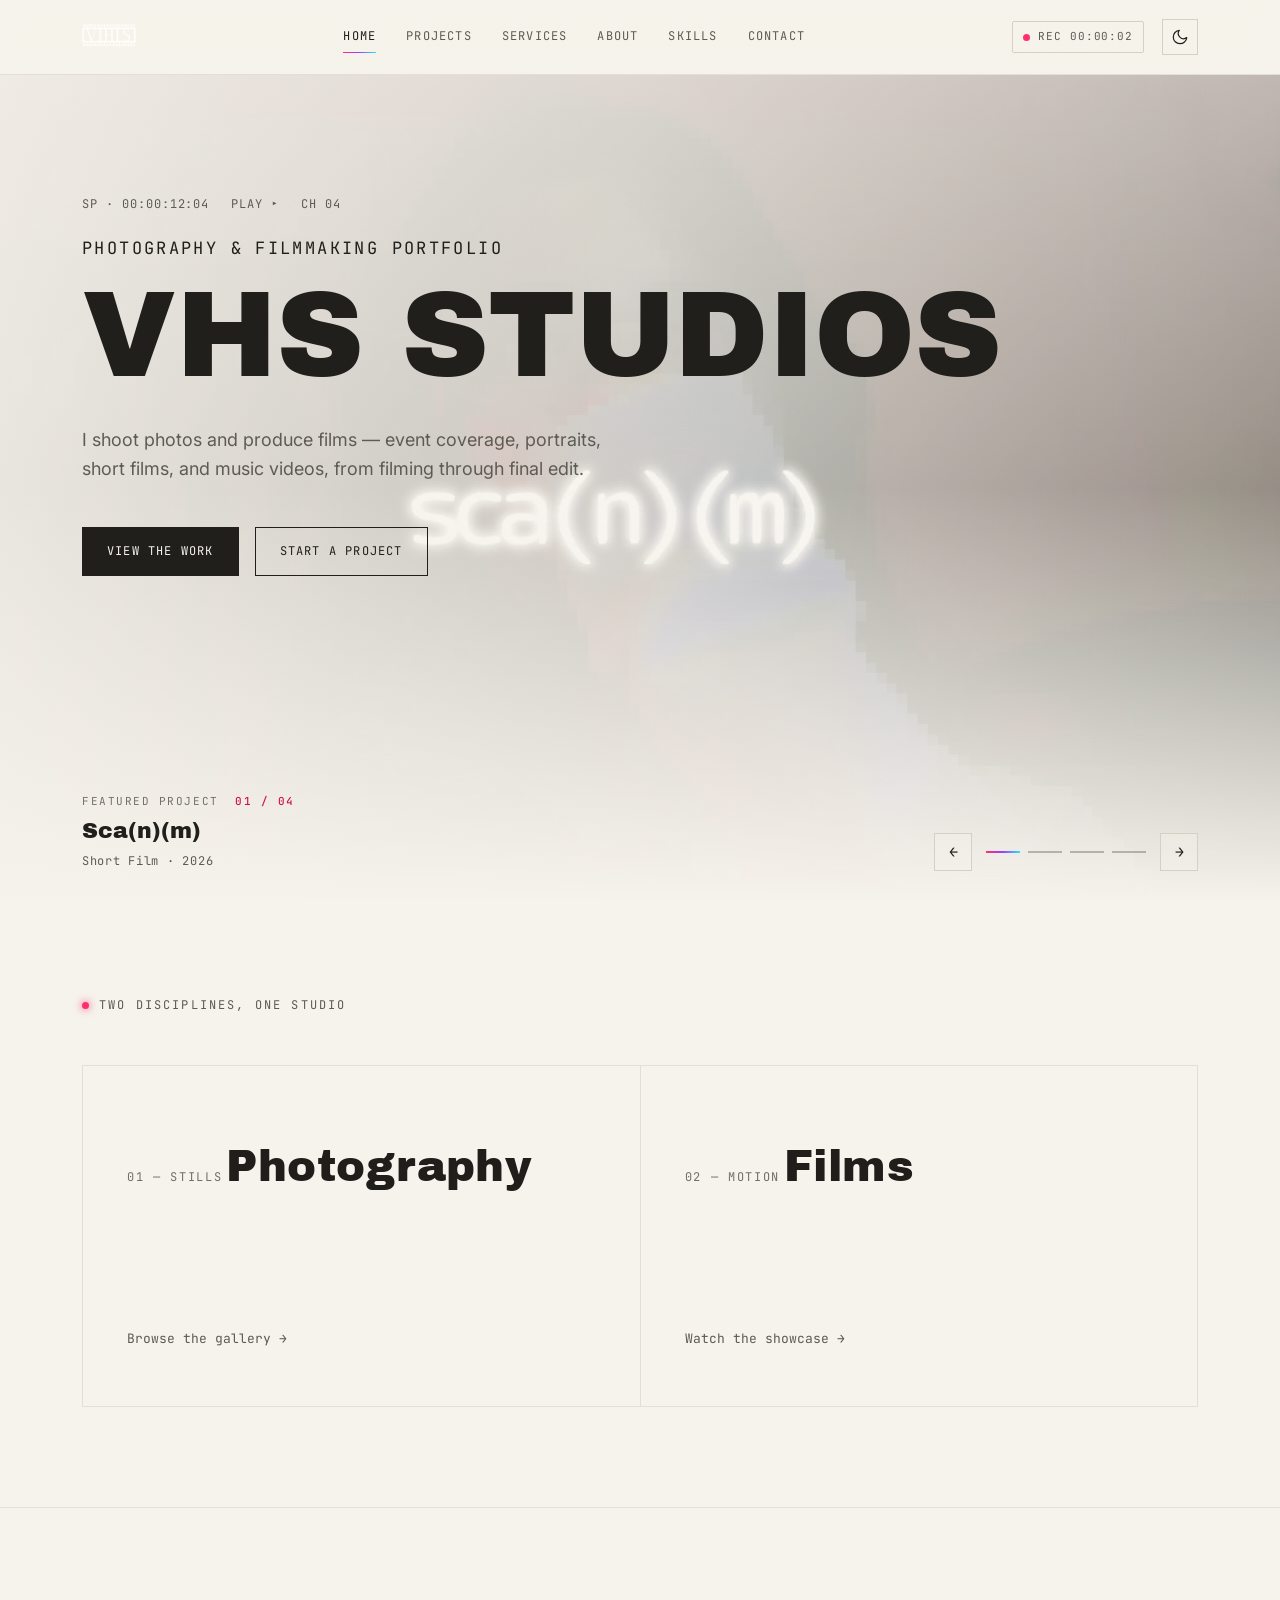
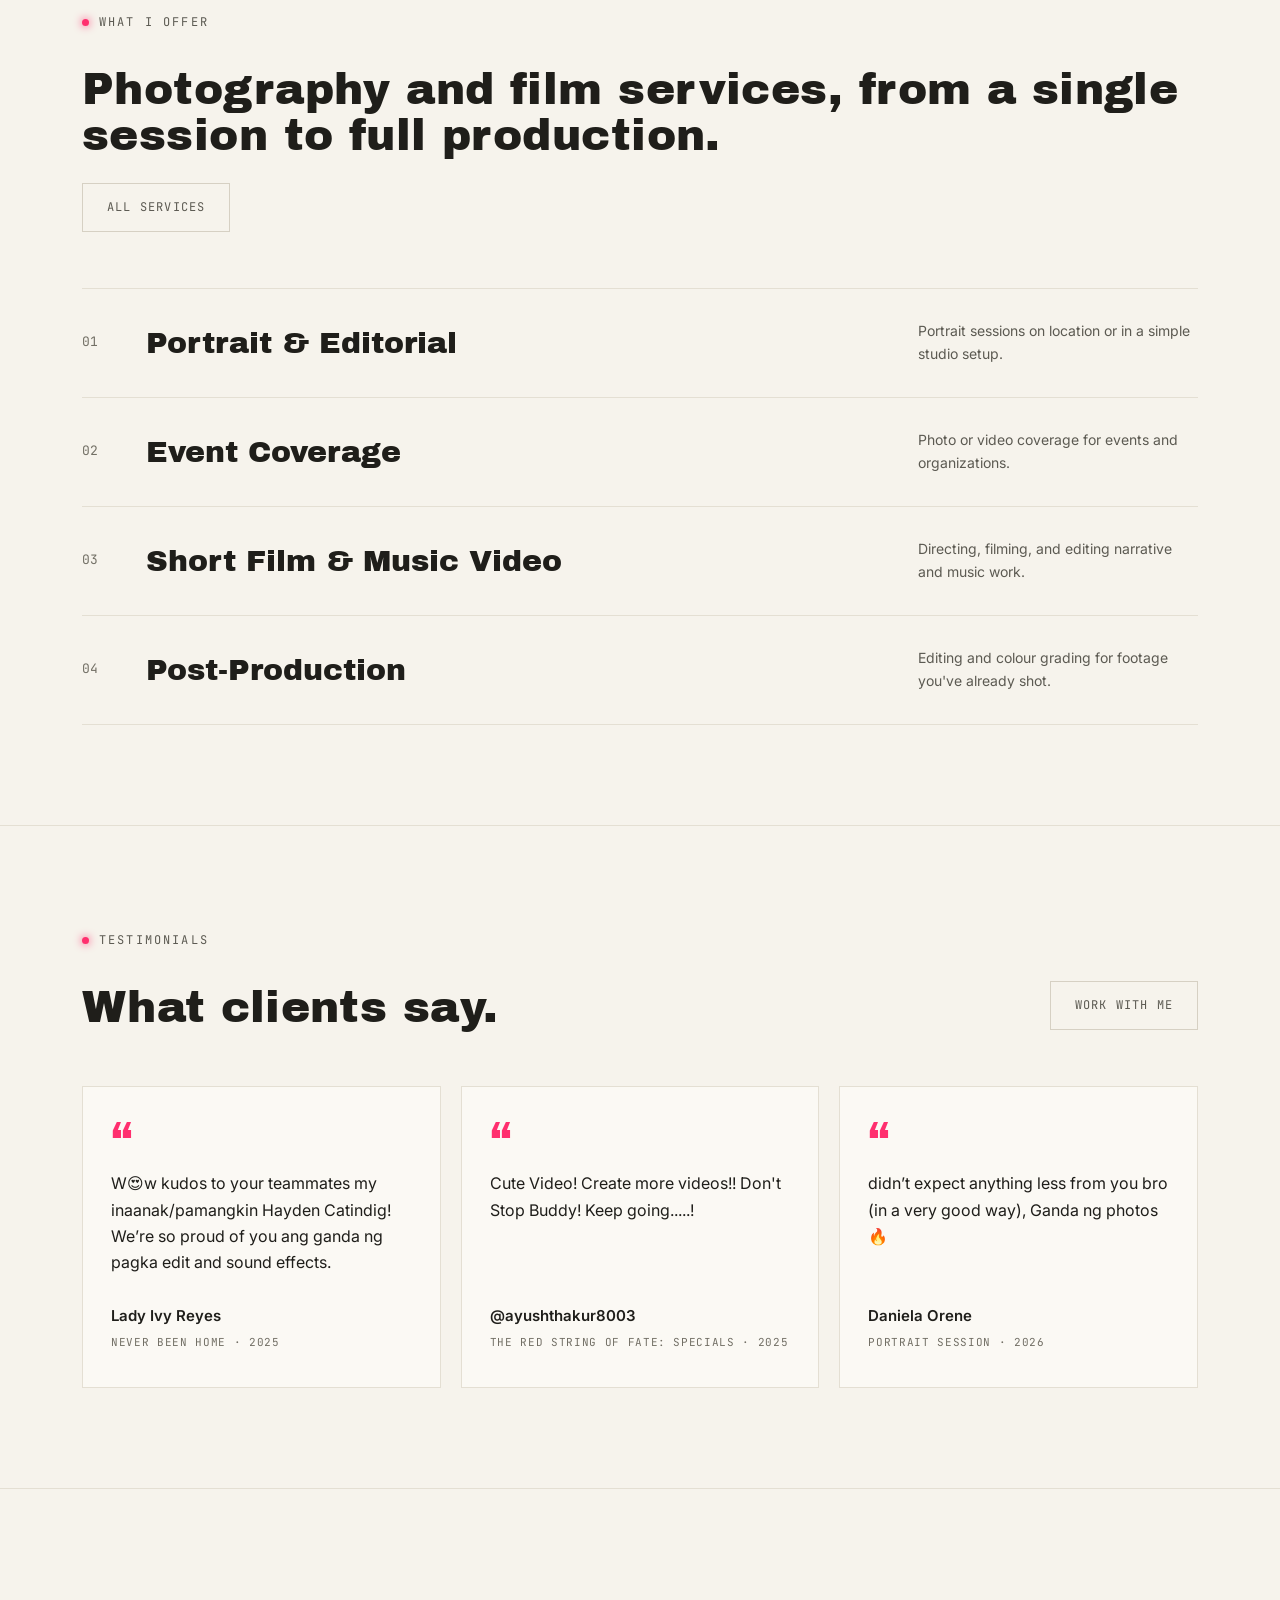
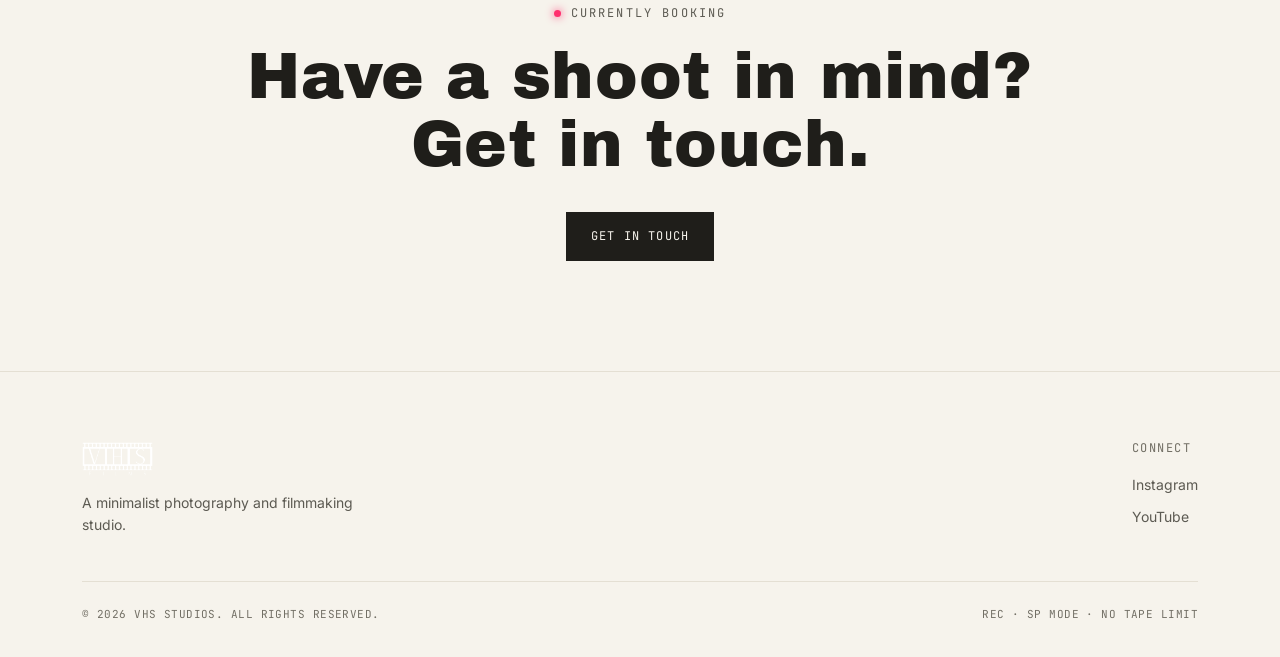
==== commit af4828f1: "Add files via upload" ====
--- a/index.html
+++ b/index.html
@@ -8,6 +8,17 @@
 <link rel="icon" type="image/png" sizes="32x32" href="favicon-32.png">
 <link rel="apple-touch-icon" href="apple-touch-icon.png">
 <meta name="theme-color" content="#0a0a0a">
+<script>
+/* apply the saved theme BEFORE the page paints (prevents a flash of the wrong theme). Default = light. */
+var vhsTheme = 'light';
+try {
+  var vhsSaved = localStorage.getItem('vhs-theme');
+  if (vhsSaved === 'dark' || vhsSaved === 'light') { vhsTheme = vhsSaved; }
+} catch (e) { /* storage blocked: stay on light */ }
+document.documentElement.setAttribute('data-theme', vhsTheme);
+var vhsMeta = document.querySelector('meta[name="theme-color"]');
+if (vhsMeta) { vhsMeta.setAttribute('content', vhsTheme === 'dark' ? '#0a0a0a' : '#f6f3ec'); }
+</script>
 <link rel="stylesheet" href="style.css">
 </head>
 <body>
@@ -25,6 +36,10 @@
     </nav>
     <div class="nav-right">
       <span class="rec-badge"><span class="rec-dot"></span>REC <span class="rec-time">00:00:00</span></span>
+      <button type="button" class="theme-toggle" aria-label="Switch color theme" title="Switch color theme">
+        <svg class="icon-moon" viewBox="0 0 24 24" aria-hidden="true"><path d="M21 12.8A9 9 0 1 1 11.2 3a7 7 0 0 0 9.8 9.8z"/></svg>
+        <svg class="icon-sun" viewBox="0 0 24 24" aria-hidden="true"><circle cx="12" cy="12" r="4"/><path d="M12 2v2M12 20v2M4.9 4.9l1.4 1.4M17.7 17.7l1.4 1.4M2 12h2M20 12h2M4.9 19.1l1.4-1.4M17.7 6.3l1.4-1.4"/></svg>
+      </button>
       <button class="nav-toggle" aria-label="Toggle menu" aria-expanded="false"><span></span></button>
     </div>
   </div>
@@ -135,6 +150,34 @@
     </div>
   </section>
 
+  <section class="section">
+    <div class="container reveal">
+      <div class="section-head">
+        <div>
+          <span class="eyebrow">Testimonials</span>
+          <h2>What clients say.</h2>
+        </div>
+        <a href="contact.html" class="btn btn-ghost">Work with me</a>
+      </div>
+      <!-- TESTIMONIALS: replace each placeholder below with real feedback from a client (with their permission).
+           Change the quote, the name, and the project line. Delete a card if you only have one or two. -->
+      <div class="testimonial-grid">
+        <figure class="testimonial">
+          <blockquote>W😍w kudos to your teammates my inaanak/pamangkin Hayden Catindig! We’re so proud of you ang ganda ng pagka edit and sound effects. </blockquote>
+          <figcaption><b>Lady Ivy Reyes</b><span>Never Been Home · 2025</span></figcaption>
+        </figure>
+        <figure class="testimonial">
+          <blockquote>Cute Video! Create more videos!! Don't Stop Buddy! Keep going.....!</blockquote>
+          <figcaption><b>@ayushthakur8003</b><span>The Red String of Fate: Specials · 2025</span></figcaption>
+        </figure>
+        <figure class="testimonial">
+          <blockquote>didn’t expect anything less from you bro (in a very good way), Ganda ng photos 🔥</blockquote>
+          <figcaption><b>Daniela Orene</b><span>Portrait session · 2026</span></figcaption>
+        </figure>
+      </div>
+    </div>
+  </section>
+
   <section class="cta-band">
     <div class="container reveal">
       <span class="eyebrow">Currently booking</span>
@@ -153,19 +196,6 @@
       </div>
       <div class="footer-cols">
         <div class="footer-col">
-          <h4>Site</h4>
-          <a href="projects.html">Projects</a>
-          <a href="services.html">Services</a>
-          <a href="about.html">About</a>
-          <a href="skills.html">Skills</a>
-        </div>
-        <div class="footer-col">
-          <h4>Work</h4>
-          <a href="photography.html">Photography</a>
-          <a href="films.html">Films</a>
-          <a href="contact.html">Contact</a>
-        </div>
-        <div class="footer-col">
           <h4>Connect</h4>
           <a href="https://www.instagram.com/heyyden.arw/" target="_blank" rel="noopener">Instagram</a>
           <a href="https://youtube.com/@vhsstudioproduction" target="_blank" rel="noopener">YouTube</a>
--- a/style.css
+++ b/style.css
@@ -1,14 +1,53 @@
 /* ============================================================
    VHS STUDIOS — shared stylesheet
-   Tokens: bg #0a0a0a / surface #141414 / line #262624
-           text #f2f1ec / dim #8a8a84 / faint #55554f
-           magenta #ff2f6e / cyan #21e6ff / violet #a239ff
+   Themes: light (default) and dark, switched with <html data-theme="light|dark">.
+           All colours come from the CSS variables in :root (light) and
+           html[data-theme="dark"] (dark). Accents: magenta #ff2f6e / cyan #21e6ff / violet #a239ff
    Type:   Archivo Black (display) / Inter (body) / JetBrains Mono (utility)
    ============================================================ */
 
 @import url('https://fonts.googleapis.com/css2?family=Archivo+Black&family=Inter:wght@400;500;600&family=JetBrains+Mono:wght@400;500;600&display=swap');
 
 :root{
+  /* ---- LIGHT THEME (default): warm off-white, soft gray lines, charcoal text ---- */
+  --bg:#f6f3ec;
+  --bg-alt:#efebe2;
+  --surface:#fbf9f4;
+  --surface-2:#ebe6db;
+  --line:#d6d0c3;
+  --line-soft:#e4dfd3;
+  --text:#1f1e1a;
+  --text-dim:#5c5a52;
+  --text-faint:#726f65;
+  --bg-rgb:246,243,236;           /* used for translucent overlays */
+  --text-rgb:31,30,26;
+  /* accent colours stay the same in both themes */
+  --magenta:#ff2f6e;
+  --cyan:#21e6ff;
+  --violet:#a239ff;
+  /* darker accent shades for small TEXT on light backgrounds (readability) */
+  --magenta-text:#c91650;
+  --cyan-text:#0b7285;
+  --focus:#0b7285;
+  --scan-line:rgba(70,60,45,.04);
+  --hero-shadow:none;
+  --hero-kicker:var(--text);
+  --btn-solid-hover:#57554d;
+  --btn-solid-hover-text:#f6f3ec;
+  --overlay-svc:rgba(38,34,28,.55);
+  --shadow-pop:0 24px 60px rgba(60,50,35,.18);
+  --media-bg:#151513;             /* image / poster placeholders stay dark in both themes */
+  --grad: linear-gradient(115deg,#ff2f6e 0%, #a239ff 48%, #21e6ff 100%);
+  --font-display:'Archivo Black', 'Arial Black', sans-serif;
+  --font-body:'Inter', system-ui, sans-serif;
+  --font-mono:'JetBrains Mono', monospace;
+  --ease:cubic-bezier(.16,.84,.44,1);
+  --container:1180px;
+  color-scheme:light;
+}
+
+/* ---- DARK THEME: the original palette ---- */
+html[data-theme="dark"]{
   --bg:#0a0a0a;
   --bg-alt:#101010;
   --surface:#151513;
@@ -18,15 +57,19 @@
   --text:#f2f1ec;
   --text-dim:#8f8f89;
   --text-faint:#57564f;
-  --magenta:#ff2f6e;
-  --cyan:#21e6ff;
-  --violet:#a239ff;
-  --grad: linear-gradient(115deg,#ff2f6e 0%, #a239ff 48%, #21e6ff 100%);
-  --font-display:'Archivo Black', 'Arial Black', sans-serif;
-  --font-body:'Inter', system-ui, sans-serif;
-  --font-mono:'JetBrains Mono', monospace;
-  --ease:cubic-bezier(.16,.84,.44,1);
-  --container:1180px;
+  --bg-rgb:10,10,10;
+  --text-rgb:242,241,236;
+  --magenta-text:#ff2f6e;
+  --cyan-text:#21e6ff;
+  --focus:#21e6ff;
+  --scan-line:var(--scan-line);
+  --hero-shadow:0 2px 6px rgba(0,0,0,.9);
+  --hero-kicker:rgba(242,241,236,.85);
+  --btn-solid-hover:#b9b8b2;
+  --btn-solid-hover-text:#0a0a0a;
+  --overlay-svc:rgba(0,0,0,.86);
+  --shadow-pop:0 24px 60px rgba(0,0,0,.5);
+  color-scheme:dark;
 }
 
 *,*::before,*::after{ box-sizing:border-box; }
@@ -55,7 +98,7 @@
   z-index:998;
   pointer-events:none;
   background-image:
-    repeating-linear-gradient(180deg, rgba(255,255,255,.035) 0px, rgba(255,255,255,.035) 1px, transparent 1px, transparent 3px);
+    repeating-linear-gradient(180deg, var(--scan-line) 0px, var(--scan-line) 1px, transparent 1px, transparent 3px);
   mix-blend-mode:overlay;
   opacity:.5;
 }
@@ -86,6 +129,7 @@
   display:inline-flex;
   align-items:center;
   gap:10px;
+  margin-bottom: 20px;
 }
 .eyebrow::before{
   content:"";
@@ -95,15 +139,15 @@
 }
 
 /* ---------- focus ---------- */
-a:focus-visible, button:focus-visible, input:focus-visible, textarea:focus-visible{
-  outline:2px solid var(--cyan);
+a:focus-visible, button:focus-visible, input:focus-visible, textarea:focus-visible, select:focus-visible{
+  outline:2px solid var(--focus);
   outline-offset:3px;
 }
 
 /* ---------- header ---------- */
 .site-header{
   position:sticky; top:0; z-index:500;
-  background:rgba(10,10,10,.72);
+  background:rgba(var(--bg-rgb), .72);
   backdrop-filter:blur(14px) saturate(140%);
   border-bottom:1px solid var(--line-soft);
 }
@@ -157,6 +201,32 @@
 }
 .nav-right{ display:flex; align-items:center; gap:18px; }
 
+/* theme toggle (sun / moon) */
+.theme-toggle{
+  position:relative; flex:none;
+  width:36px; height:36px; padding:0;
+  display:inline-flex; align-items:center; justify-content:center;
+  background:none; border:1px solid var(--line); color:var(--text);
+  cursor:pointer;
+  transition:border-color .25s var(--ease), background-color .25s var(--ease), color .25s var(--ease);
+}
+.theme-toggle:hover{ border-color:var(--text-dim); background:var(--surface-2); }
+.theme-toggle svg{
+  position:absolute; width:18px; height:18px;
+  fill:none; stroke:currentColor; stroke-width:1.6; stroke-linecap:round; stroke-linejoin:round;
+  transition:opacity .35s var(--ease), transform .5s var(--ease);
+}
+/* light mode shows the moon (click = go dark), dark mode shows the sun (click = go light) */
+.theme-toggle .icon-moon{ opacity:1; transform:rotate(0) scale(1); }
+.theme-toggle .icon-sun{ opacity:0; transform:rotate(-90deg) scale(.5); }
+html[data-theme="dark"] .theme-toggle .icon-moon{ opacity:0; transform:rotate(90deg) scale(.5); }
+html[data-theme="dark"] .theme-toggle .icon-sun{ opacity:1; transform:rotate(0) scale(1); }
+
+/* smooth colour change while switching theme (class is added by script.js for a moment) */
+html.theme-anim, html.theme-anim *, html.theme-anim *::before, html.theme-anim *::after{
+  transition:background-color .4s ease, color .4s ease, border-color .4s ease, box-shadow .4s ease, fill .4s ease, stroke .4s ease !important;
+}
+
 .nav-toggle{
   display:none;
   width:36px; height:36px;
@@ -164,7 +234,9 @@
   color:var(--text);
   align-items:center; justify-content:center;
   cursor:pointer;
-}
+  transition:border-color .25s var(--ease), background-color .25s var(--ease);
+}
+.nav-toggle:hover{ border-color:var(--text-dim); background:var(--surface-2); }
 .nav-toggle span{
   display:block; width:16px; height:1px; background:var(--text); position:relative;
 }
@@ -192,6 +264,7 @@
   .main-nav a{ font-size:15px; padding:14px 0; width:100%; border-bottom:1px solid var(--line-soft); }
   .nav-toggle{ display:flex; }
   .rec-badge{ display:none; }
+  .nav-right{ gap:10px; }
 }
 
 /* ---------- buttons ---------- */
@@ -206,8 +279,10 @@
   cursor:pointer;
   position:relative;
   overflow:hidden;
-  transition:color .3s var(--ease), border-color .3s var(--ease);
-}
+  isolation:isolate;
+  transition:color .3s var(--ease), border-color .3s var(--ease), background-color .3s var(--ease), transform .2s var(--ease);
+}
+.btn:active{ transform:translateY(1px); }
 .btn::before{
   content:"";
   position:absolute; inset:0;
@@ -218,8 +293,10 @@
 }
 .btn:hover{ color:#0a0a0a; border-color:transparent; }
 .btn:hover::before{ transform:translateX(0); }
-.btn-solid{ background:var(--text); color:var(--bg); border-color:var(--text); }
-.btn-solid:hover{ color:#0a0a0a; }
+.btn-solid, .btn-play{ background:var(--text); color:var(--bg); border-color:var(--text); }
+.btn-solid::before, .btn-play::before{ display:none; }
+/* filled (white in dark mode) buttons turn gray on hover */
+.btn-solid:hover, .btn-play:hover{ background:var(--btn-solid-hover); border-color:var(--btn-solid-hover); color:var(--btn-solid-hover-text); }
 .btn-ghost{ border-color:var(--line); color:var(--text-dim); }
 .btn-ghost:hover{ color:#0a0a0a; }
 
@@ -233,6 +310,7 @@
 }
 .glitch:hover::before{ color:var(--magenta); mix-blend-mode:screen; animation:glitch-1 .32s steps(2,end); }
 .glitch:hover::after{ color:var(--cyan); mix-blend-mode:screen; animation:glitch-2 .32s steps(2,end); }
+html[data-theme="light"] .glitch:hover::before, html[data-theme="light"] .glitch:hover::after{ mix-blend-mode:multiply; }
 @keyframes glitch-1{
   0%{ clip-path:inset(0 0 90% 0); transform:translate(0,0); }
   20%{ clip-path:inset(10% 0 60% 0); transform:translate(-3px,0); }
@@ -257,13 +335,10 @@
 .reveal-stagger > *{ transition-delay:calc(var(--i,0) * 70ms); }
 
 /* ---------- page hero (inner pages) ---------- */
-.page-hero{
-  padding:150px 0 70px;
-  border-bottom:1px solid var(--line-soft);
-}
+.page-hero{padding:150px 0 70px;border-bottom:1px solid var(--line-soft);}
 .page-hero h1{ font-size:clamp(40px,6vw,72px); margin:18px 0 20px; }
 .page-hero .lede{ max-width:640px; color:var(--text-dim); font-size:17px; }
-
+.page-hero .container {display: flex;flex-direction: column;align-items: flex-start;}
 /* ---------- section ---------- */
 .section{ padding:100px 0; border-bottom:1px solid var(--line-soft); }
 .section-head{ display:flex; align-items:flex-end; justify-content:space-between; gap:24px; margin-bottom:56px; flex-wrap:wrap; }
@@ -273,6 +348,7 @@
 .site-footer{ padding:70px 0 34px; }
 .footer-top{ display:flex; justify-content:space-between; gap:32px; flex-wrap:wrap; padding-bottom:44px; border-bottom:1px solid var(--line-soft); }
 .footer-cols{ display:flex; gap:64px; flex-wrap:wrap; }
+.footer-col a{ transition:color .25s var(--ease); }
 .footer-col h4{ font-family:var(--font-mono); font-size:12px; letter-spacing:.12em; text-transform:uppercase; color:var(--text-faint); margin-bottom:14px; }
 .footer-col a, .footer-col p{ display:block; color:var(--text-dim); font-size:14px; padding:5px 0; }
 .footer-col a:hover{ color:var(--text); }
@@ -284,7 +360,7 @@
 .hero{
   position:relative;
   min-height:100svh;
-  display:flex; flex-direction:column; justify-content:center;
+  display:flex; flex-direction:column; justify-content: space-between;
   padding:120px 0 60px;
   overflow:hidden;
 }
@@ -298,13 +374,21 @@
   filter:saturate(1.15);
   animation:hero-drift 18s ease-in-out infinite alternate;
 }
+/* light mode: same colours, softer glow on the warm background */
+html[data-theme="light"] .hero-bg{
+  background:
+    radial-gradient(circle at 18% 20%, rgba(255,47,110,.30), transparent 45%),
+    radial-gradient(circle at 82% 15%, rgba(33,230,255,.28), transparent 42%),
+    radial-gradient(circle at 55% 85%, rgba(162,57,255,.24), transparent 50%),
+    var(--bg);
+}
 @keyframes hero-drift{
   0%{ transform:scale(1) translate(0,0); }
   100%{ transform:scale(1.08) translate(-2%,1%); }
 }
 .hero-bg::after{
   content:""; position:absolute; inset:0;
-  background:linear-gradient(180deg, rgba(10,10,10,.15) 0%, rgba(10,10,10,.75) 78%, var(--bg) 100%);
+  background:linear-gradient(180deg, rgba(var(--bg-rgb), .15) 0%, rgba(var(--bg-rgb), .75) 78%, var(--bg) 100%);
 }
 .hero-tape{
   font-family:var(--font-mono); font-size:12px; color:var(--text-dim);
@@ -318,13 +402,14 @@
   display:block;
   font-family:var(--font-mono);
   font-size:clamp(13px,1.6vw,17px);
-  color:var(--text-dim);
+  color:var(--hero-kicker);
   letter-spacing:.14em;
   text-transform:uppercase;
   margin-bottom:14px;
+  text-shadow:var(--hero-shadow);
 }
 .hero-sub{
-  max-width:560px; margin-top:26px; color:var(--text-dim); font-size:18px;
+  max-width:560px; margin-top:26px; color:var(--text-dim); font-size:18px; text-shadow:var(--hero-shadow);
 }
 .hero-actions{ display:flex; gap:16px; margin-top:44px; flex-wrap:wrap; }
 .scroll-cue{
@@ -380,6 +465,16 @@
 .strip-item .name{ font-family:var(--font-display); font-size:clamp(20px,2.6vw,30px); flex:1; }
 .strip-item .desc{ color:var(--text-dim); font-size:14px; max-width:280px; flex:none; }
 
+/* testimonials */
+.testimonial-grid{ display:grid; grid-template-columns:repeat(3,1fr); gap:20px; }
+.testimonial{ margin:0; padding:34px 28px; background:var(--surface); border:1px solid var(--line-soft); display:flex; flex-direction:column; justify-content:space-between; gap:28px; transition:border-color .3s var(--ease), transform .3s var(--ease); }
+.testimonial:hover{ border-color:var(--line); transform:translateY(-3px); }
+.testimonial blockquote{ margin:0; font-size:16px; line-height:1.65; }
+.testimonial blockquote::before{ content:"\201C"; display:block; font-family:var(--font-display); font-size:44px; line-height:.8; color:var(--magenta); margin-bottom:14px; }
+.testimonial figcaption b{ display:block; font-weight:600; font-size:15px; }
+.testimonial figcaption span{ font-family:var(--font-mono); font-size:11px; letter-spacing:.06em; text-transform:uppercase; color:var(--text-faint); }
+@media (max-width:860px){ .testimonial-grid{ grid-template-columns:1fr; } }
+
 /* cta band */
 .cta-band{ padding:110px 0; text-align:center; border-bottom:1px solid var(--line-soft); }
 .cta-band h2{ font-size:clamp(32px,5.4vw,64px); max-width:820px; margin:0 auto 34px; }
@@ -393,7 +488,7 @@
   background:
     radial-gradient(circle at 30% 20%, rgba(255,47,110,.5), transparent 55%),
     radial-gradient(circle at 75% 80%, rgba(33,230,255,.4), transparent 55%),
-    var(--surface);
+    var(--media-bg);
   position:relative; overflow:hidden;
 }
 .portrait img{ position:absolute; inset:0; width:100%; height:100%; object-fit:cover; display:block; }
@@ -407,7 +502,7 @@
 
 .timeline{ border-top:1px solid var(--line-soft); margin-top:20px; }
 .timeline-row{ display:grid; grid-template-columns:140px 1fr; gap:24px; padding:26px 0; border-bottom:1px solid var(--line-soft); }
-.timeline-row .time{ font-family:var(--font-mono); font-size:13px; color:var(--magenta); }
+.timeline-row .time{ font-family:var(--font-mono); font-size:13px; color:var(--magenta-text); }
 .timeline-row h4{ font-size:19px; font-family:var(--font-body); font-weight:600; margin-bottom:6px; }
 .timeline-row p{ color:var(--text-dim); font-size:14px; max-width:520px; }
 @media (max-width:600px){ .timeline-row{ grid-template-columns:1fr; gap:6px; } }
@@ -424,12 +519,14 @@
 .skill-col{ background:var(--bg); padding:48px 44px; }
 .skill-col h3{ font-size:26px; margin-bottom:8px; }
 .skill-col .sub{ font-family:var(--font-mono); font-size:12px; color:var(--text-faint); letter-spacing:.1em; text-transform:uppercase; }
-.skill-bar-row{ margin-top:30px; }
-.skill-bar-row .label{ display:flex; justify-content:space-between; font-size:14px; margin-bottom:8px; }
-.skill-bar-row .label span:last-child{ font-family:var(--font-mono); color:var(--text-dim); font-size:12px; }
-.skill-bar{ height:3px; background:var(--line); position:relative; overflow:hidden; }
-.skill-bar i{ position:absolute; inset:0 0 0 0; width:0; background:var(--grad); transition:width 1.1s var(--ease); }
-.skill-bar.in i{ width:var(--val); }
+.skill-item{ padding:22px 0; border-bottom:1px solid var(--line-soft); }
+.skill-item:last-child{ border-bottom:none; padding-bottom:0; }
+.skill-item h4{ font-family:var(--font-body); font-weight:600; font-size:17px; margin-bottom:6px; }
+.skill-item p{ color:var(--text-dim); font-size:14px; max-width:460px; }
+.skill-tools{ display:flex; flex-wrap:wrap; gap:6px; margin-top:12px; }
+.skill-tools span{ font-family:var(--font-mono); font-size:11px; letter-spacing:.04em; border:1px solid var(--line); padding:4px 9px; color:var(--text-dim); }
+.skill-proof{ display:inline-block; margin-top:12px; font-family:var(--font-mono); font-size:12px; letter-spacing:.06em; color:var(--text-dim); border-bottom:1px solid var(--line); transition:color .25s var(--ease), border-color .25s var(--ease); }
+.skill-proof:hover{ color:var(--magenta-text); border-color:var(--magenta); }
 @media (max-width:820px){ .skill-cols{ grid-template-columns:1fr; } }
 
 .tag-cloud{ display:flex; flex-wrap:wrap; gap:10px; margin-top:26px; }
@@ -460,7 +557,7 @@
 /* projects page */
 .project-portals{ display:grid; grid-template-columns:1fr 1fr; gap:24px; margin-top:20px; }
 .portal-card{
-  position:relative; overflow:hidden;
+  position:relative; overflow:hidden; color:#f2f1ec;
   border:1px solid var(--line);
   min-height:460px;
   display:flex; flex-direction:column; justify-content:flex-end;
@@ -470,8 +567,8 @@
 .portal-card:hover .bg{ transform:scale(1.06); }
 .portal-card .bg img{ position:absolute; inset:0; width:100%; height:100%; object-fit:cover; display:block; }
 .portal-card .bg:has(img)::after{ content:""; position:absolute; inset:0; background:linear-gradient(0deg, rgba(0,0,0,.8), rgba(0,0,0,.1) 65%); }
-.portal-card.photo .bg{ background:radial-gradient(circle at 30% 30%, rgba(255,47,110,.6), transparent 55%), radial-gradient(circle at 80% 90%, rgba(162,57,255,.4), transparent 55%), var(--surface); }
-.portal-card.film .bg{ background:radial-gradient(circle at 70% 20%, rgba(33,230,255,.55), transparent 55%), radial-gradient(circle at 20% 90%, rgba(162,57,255,.4), transparent 55%), var(--surface); }
+.portal-card.photo .bg{ background:radial-gradient(circle at 30% 30%, rgba(255,47,110,.6), transparent 55%), radial-gradient(circle at 80% 90%, rgba(162,57,255,.4), transparent 55%), var(--media-bg); }
+.portal-card.film .bg{ background:radial-gradient(circle at 70% 20%, rgba(33,230,255,.55), transparent 55%), radial-gradient(circle at 20% 90%, rgba(162,57,255,.4), transparent 55%), var(--media-bg); }
 .portal-card .tag{ font-family:var(--font-mono); font-size:12px; letter-spacing:.14em; color:rgba(242,241,236,.7); text-transform:uppercase; }
 .portal-card h3{ font-size:clamp(34px,4.4vw,54px); margin:14px 0 18px; }
 .portal-card .count{ font-family:var(--font-mono); font-size:12px; color:rgba(242,241,236,.6); }
@@ -484,7 +581,7 @@
 .equip-row{ display:grid; grid-template-columns:150px 1fr 130px; gap:20px; padding:22px 0; border-bottom:1px solid var(--line-soft); align-items:center; }
 .equip-row .cat{ font-family:var(--font-mono); font-size:11px; color:var(--text-faint); letter-spacing:.1em; text-transform:uppercase; }
 .equip-row .name{ font-size:17px; font-weight:600; }
-.equip-row .status{ font-family:var(--font-mono); font-size:11px; color:var(--cyan); text-align:right; letter-spacing:.06em; }
+.equip-row .status{ font-family:var(--font-mono); font-size:11px; color:var(--cyan-text); text-align:right; letter-spacing:.06em; }
 @media (max-width:700px){ .equip-row{ grid-template-columns:1fr; gap:6px; } .equip-row .status{ text-align:left; } }
 
 .gallery-masonry{ column-count:3; column-gap:14px; margin-top:10px; }
@@ -494,7 +591,7 @@
 }
 .gallery-masonry .g-item img,.gallery-masonry .g-item .ph{ width:100%; display:block; transition:transform .6s var(--ease); object-fit:cover; }
 .gallery-masonry .g-item:hover img,.gallery-masonry .g-item:hover .ph{ transform:scale(1.05); }
-.g-item .ph{ aspect-ratio:var(--ar,4/5); background-color:var(--surface); }
+.g-item .ph{ aspect-ratio:var(--ar,4/5); background-color:var(--media-bg); }
 .g-item .cap{
   position:absolute; left:0; right:0; bottom:0; padding:14px;
   font-family:var(--font-mono); font-size:11px; color:#fff;
@@ -517,21 +614,19 @@
 .stream-hero-bg{
   position:absolute; inset:0; z-index:-2;
   background:
-    linear-gradient(90deg, rgba(10,10,10,.96) 10%, rgba(10,10,10,.35) 60%, transparent 100%),
+    linear-gradient(90deg, rgba(var(--bg-rgb), .96) 10%, rgba(var(--bg-rgb), .35) 60%, transparent 100%),
     linear-gradient(0deg, var(--bg) 2%, transparent 45%),
     radial-gradient(circle at 78% 30%, rgba(33,230,255,.35), transparent 55%),
     radial-gradient(circle at 40% 70%, rgba(255,47,110,.3), transparent 55%),
     var(--surface);
 }
 .stream-hero .container{ position:relative; }
-.stream-badge{ font-family:var(--font-mono); font-size:12px; color:var(--cyan); letter-spacing:.14em; text-transform:uppercase; }
+.stream-badge{ font-family:var(--font-mono); font-size:12px; color:var(--cyan-text); letter-spacing:.14em; text-transform:uppercase; }
 .stream-hero h1{ font-size:clamp(38px,6.6vw,80px); margin:16px 0 20px; max-width:780px; }
 .stream-hero .desc{ color:var(--text-dim); max-width:560px; font-size:16px; margin-bottom:32px; }
 .stream-meta{ display:flex; gap:18px; align-items:center; font-family:var(--font-mono); font-size:12px; color:var(--text-dim); margin-bottom:30px; flex-wrap:wrap; }
 .stream-meta .pill{ border:1px solid var(--line); padding:4px 10px; }
 .stream-actions{ display:flex; gap:14px; flex-wrap:wrap; }
-.btn-play{ background:var(--text); color:#0a0a0a; border-color:var(--text); }
-.btn-play:hover{ color:#0a0a0a; }
 
 .row-head{ display:flex; align-items:baseline; justify-content:space-between; margin-bottom:18px; }
 .row-head h2{ font-size:22px; font-family:var(--font-body); font-weight:600; }
@@ -574,8 +669,8 @@
   transition:opacity .3s var(--ease), transform .3s var(--ease);
 }
 .poster:hover .info{ opacity:1; transform:translateY(0); }
-.poster .info .t{ font-weight:600; font-size:14px; margin-bottom:4px; }
-.poster .info .m{ font-family:var(--font-mono); font-size:11px; color:var(--text-dim); }
+.poster .info .t{ font-weight:600; font-size:14px; margin-bottom:4px; color:#f2f1ec; }
+.poster .info .m{ font-family:var(--font-mono); font-size:11px; color:rgba(242,241,236,.7); }
 .poster .playbtn{
   position:absolute; top:12px; right:12px;
   width:30px; height:30px; border:1px solid rgba(255,255,255,.5); border-radius:50%;
@@ -596,13 +691,19 @@
 .poster .art img{
   position:absolute; inset:0; width:100%; height:100%; object-fit:cover; z-index:0; display:block;
 }
-.poster .art{ position:relative; background:var(--surface); isolation:isolate; }
+.poster .art{ position:relative; background:var(--media-bg); isolation:isolate; }
 .poster .art::after{ /* subtle bottom fade so titles stay readable */
   content:""; position:absolute; inset:auto 0 0 0; height:35%; z-index:1; pointer-events:none;
   background:linear-gradient(0deg, rgba(0,0,0,.55), transparent);
 }
 .poster .info, .poster .playbtn{ z-index:2; }
 .stream-hero-bg{ overflow:hidden; }
+html[data-theme="light"] .stream-hero-bg::after{
+  content:""; position:absolute; inset:0; z-index:0;
+  background:
+    linear-gradient(90deg, rgba(var(--bg-rgb),.95) 8%, rgba(var(--bg-rgb),.6) 55%, rgba(var(--bg-rgb),.15) 100%),
+    linear-gradient(0deg, var(--bg) 2%, transparent 40%);
+}
 .stream-hero-bg img{ opacity:.55; }
 
 .play-trigger{ cursor:pointer; }
@@ -627,7 +728,7 @@
 .modal-close{
   position:absolute; top:-46px; right:0;
   width:36px; height:36px;
-  background:none; border:1px solid var(--line); color:var(--text);
+  background:none; border:1px solid rgba(242,241,236,.3); color:#f2f1ec;
   font-family:var(--font-mono); font-size:14px; cursor:pointer;
   display:flex; align-items:center; justify-content:center;
   transition:border-color .25s var(--ease), color .25s var(--ease);
@@ -648,8 +749,8 @@
 .hero-slides::after{
   content:""; position:absolute; inset:0; z-index:2;
   background:
-    linear-gradient(90deg, rgba(10,10,10,.82) 0%, rgba(10,10,10,.45) 55%, rgba(10,10,10,.2) 100%),
-    linear-gradient(180deg, rgba(10,10,10,.35) 0%, rgba(10,10,10,.15) 40%, var(--bg) 100%);
+    linear-gradient(90deg, rgba(var(--bg-rgb), 0.92) 0%, rgba(var(--bg-rgb), 0.7) 50%, rgba(var(--bg-rgb), 0.35) 100%),
+    linear-gradient(180deg, rgba(var(--bg-rgb), 0.6) 0%, rgba(var(--bg-rgb), 0.3) 50%, var(--bg) 100%); 
 }
 /* tape tracking flicker on slide change */
 .hero-flicker{ position:absolute; inset:0; z-index:3; opacity:0;
@@ -675,20 +776,21 @@
 .hero-caption{ display:flex; flex-direction:column; gap:3px; font-family:var(--font-mono); text-align:left; max-width:60%; }
 .hero-caption.empty{ display:none; }
 .hero-caption .cap-label{ font-size:11px; letter-spacing:.14em; text-transform:uppercase; color:var(--text-faint); }
-.hero-caption .cap-label b{ color:var(--magenta); font-weight:500; margin-left:8px; }
+.hero-caption .cap-label b{ color:var(--magenta-text); font-weight:500; margin-left:8px; }
 .hero-caption .cap-title{ font-family:var(--font-display); font-size:clamp(16px,2vw,22px); color:var(--text); }
 .hero-caption .cap-meta{ font-size:12px; color:var(--text-dim); letter-spacing:.06em; }
-a.hero-caption:hover .cap-title{ color:var(--cyan); }
+a.hero-caption:hover .cap-title{ color:var(--cyan-text); }
 .hero-nav{ display:flex; align-items:center; gap:14px; margin-left:auto; }
 .hero-arrow{
-  width:38px; height:38px; background:rgba(10,10,10,.4); border:1px solid var(--line); color:var(--text);
+  width:38px; height:38px; background:rgba(var(--bg-rgb), .4); border:1px solid var(--line); color:var(--text);
   font-family:var(--font-mono); font-size:15px; cursor:pointer; backdrop-filter:blur(6px);
   transition:border-color .25s var(--ease), color .25s var(--ease);
 }
-.hero-arrow:hover{ border-color:var(--magenta); color:var(--magenta); }
+.hero-arrow:hover{ border-color:var(--magenta); color:var(--magenta-text); background:var(--surface-2); }
 .hero-dots{ display:flex; gap:8px; }
+.hero-dot:hover i{ background:rgba(var(--text-rgb),.55); }
 .hero-dot{ width:34px; height:20px; background:none; border:0; padding:0; cursor:pointer; display:flex; align-items:center; }
-.hero-dot i{ display:block; width:100%; height:2px; background:rgba(242,241,236,.28); position:relative; overflow:hidden; }
+.hero-dot i{ display:block; width:100%; height:2px; background:rgba(var(--text-rgb),.28); position:relative; overflow:hidden; }
 .hero-dot i::after{ content:""; position:absolute; inset:0; background:var(--grad); transform:scaleX(0); transform-origin:left; }
 .hero-dot.is-active i::after{ animation:dotfill var(--dur,6500ms) linear forwards; }
 @keyframes dotfill{ to{ transform:scaleX(1); } }
@@ -727,7 +829,7 @@
   .main-nav{
     position:absolute; inset:auto 0 auto 0; top:100%;
     overflow-y:auto; -webkit-overflow-scrolling:touch;
-    background:rgba(10,10,10,.98);
+    background:var(--bg);
   }
   .site-header .container{ height:68px; }
   .main-nav{ height:calc(100vh - 68px); height:calc(100dvh - 68px); }
@@ -767,10 +869,12 @@
   .hero-arrow{ width:42px; height:42px; }
   .hero-slides::after{
     background:
-      linear-gradient(180deg, rgba(10,10,10,.55) 0%, rgba(10,10,10,.7) 55%, var(--bg) 100%);
+      linear-gradient(180deg, rgba(var(--bg-rgb), .55) 0%, rgba(var(--bg-rgb), .7) 55%, var(--bg) 100%);
   }
 
-  .split-card{ padding:32px 24px; min-height:240px; }
+  .split-card{ padding:32px 24px; min-height:240px; background: var(--surface);}
+  .split-card::before {opacity: 0.35;}
+  .split-card .arrow {gap: 16px;color: var(--text);}
   .split-card h3{ font-size:clamp(26px,8vw,34px); }
   .skill-col{ padding:34px 22px; }
   .portal-card{ min-height:340px; padding:26px; }
@@ -835,4 +939,4 @@
 @media (max-height:520px) and (orientation:landscape){ .hero{ min-height:auto; } }
 
 /* keep hero text aligned with the header/page grid */
-.hero > .container{ width:100%; }
+.hero > .container{ width:100%; }
